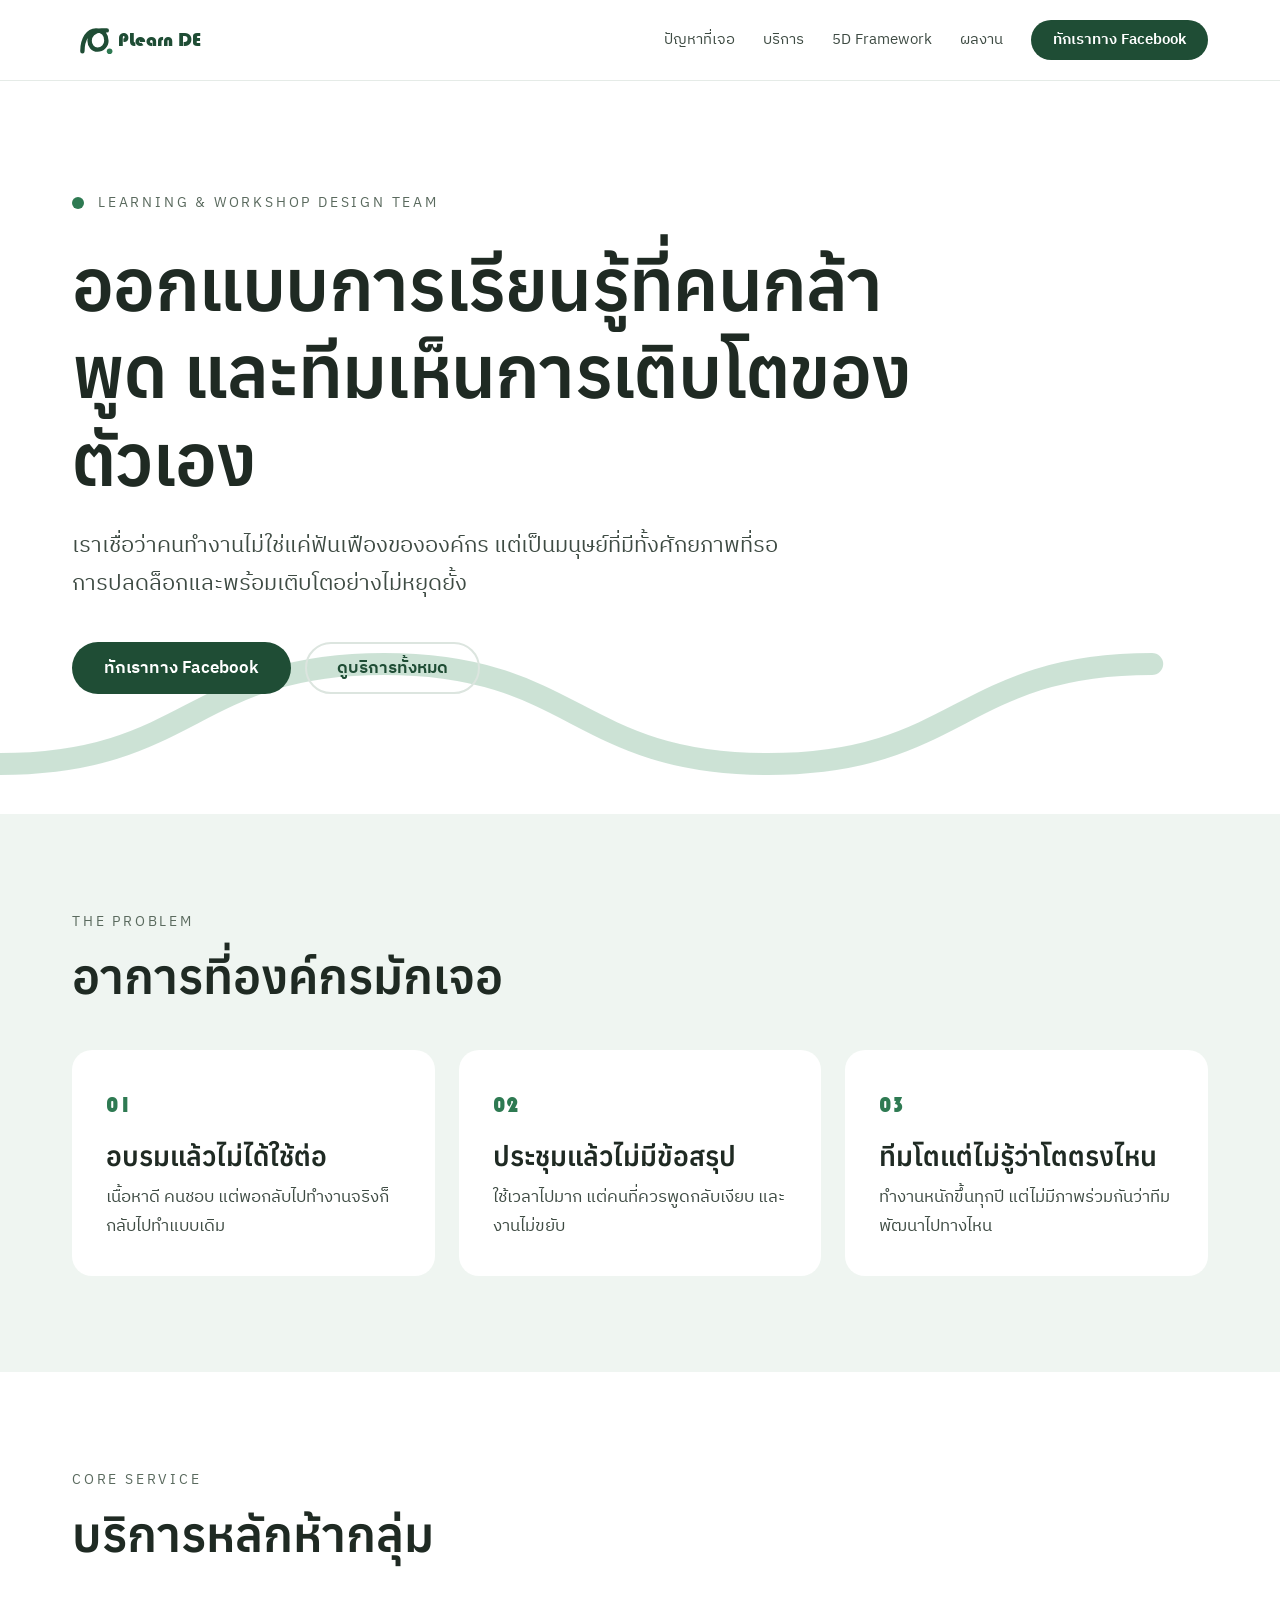
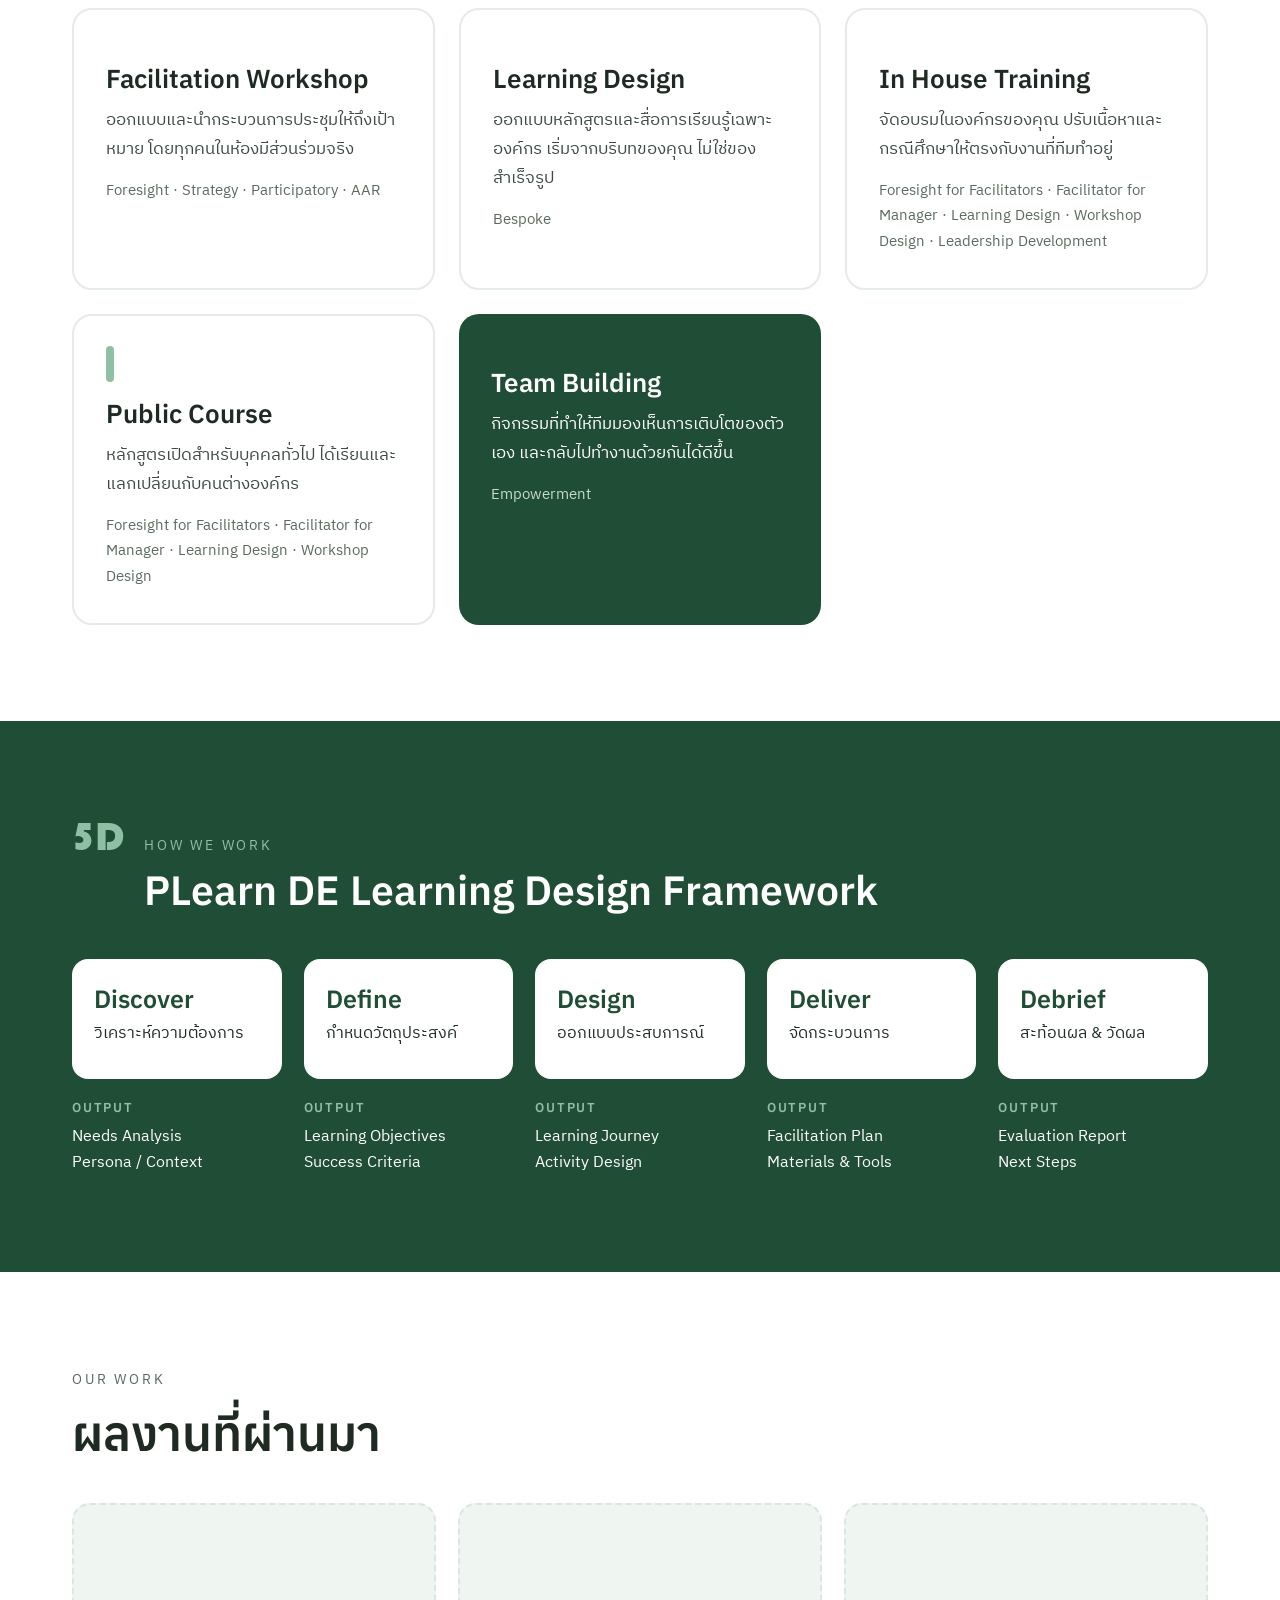
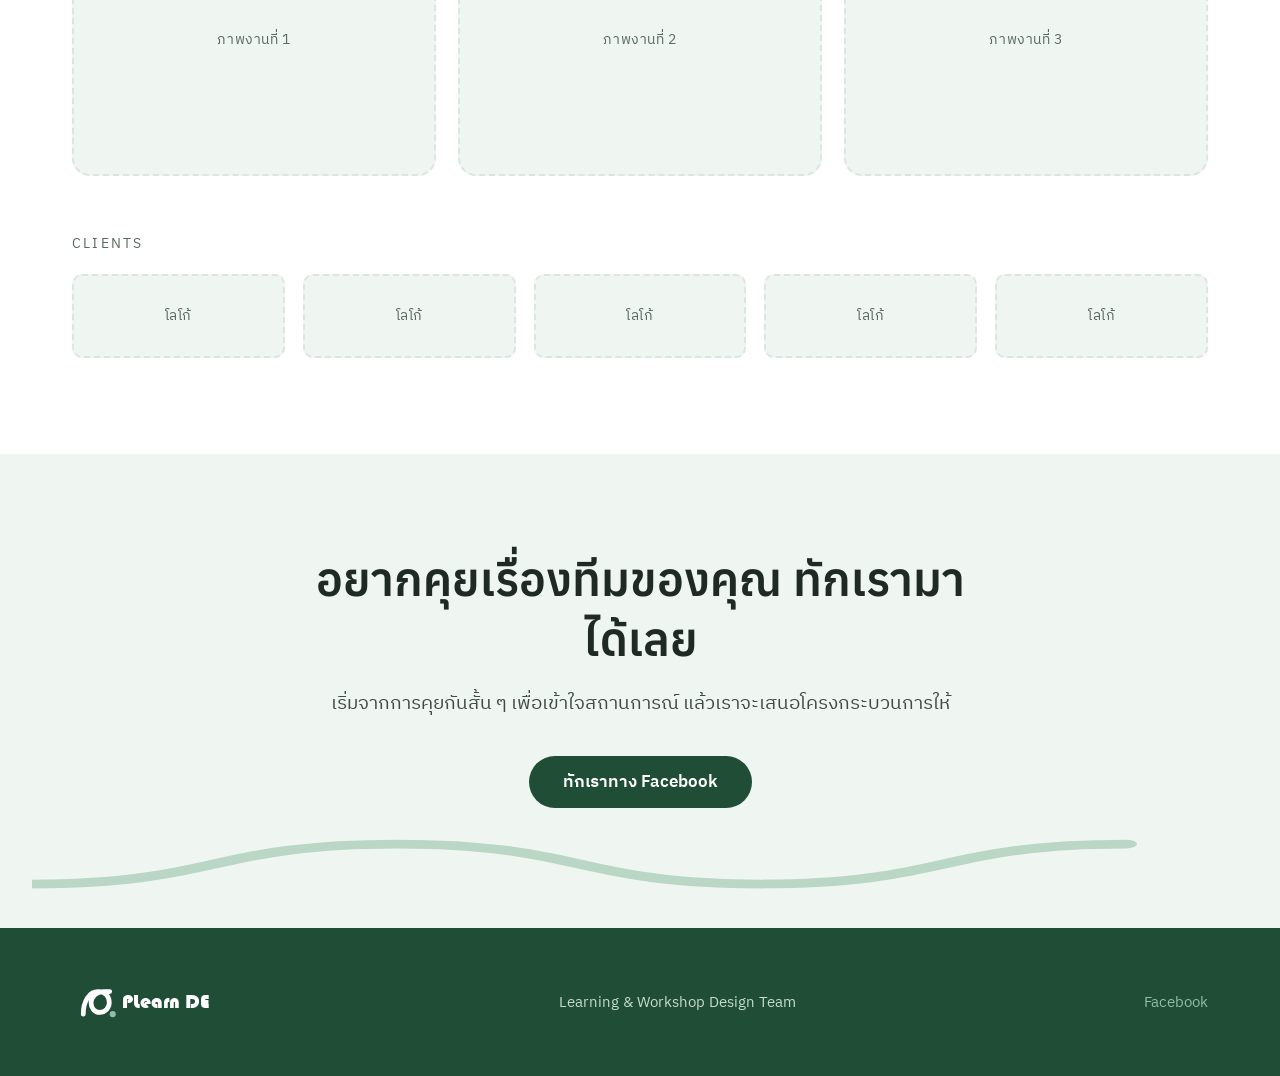
==== index.html @ 37ebec96 "Build landing page from the brand handoff prototype Static HTML/CSS implementation of PLearn DE Land" ====
<!DOCTYPE html>
<html lang="th">
<head>
  <meta charset="utf-8">
  <meta name="viewport" content="width=device-width, initial-scale=1">
  <title>PLearn DE — Learning &amp; Workshop Design Team</title>
  <meta name="description" content="PLearn DE (เพลินดี) ออกแบบการเรียนรู้ที่คนกล้าพูด และทีมเห็นการเติบโตของตัวเอง — Facilitation Workshop, Learning Design, In House Training, Public Course, Team Building">
  <meta name="theme-color" content="#1F4D35">

  <meta property="og:type" content="website">
  <meta property="og:title" content="PLearn DE — Learning &amp; Workshop Design Team">
  <meta property="og:description" content="ออกแบบการเรียนรู้ที่คนกล้าพูด และทีมเห็นการเติบโตของตัวเอง">
  <meta property="og:image" content="assets/logo-stacked-forest.png">
  <meta property="og:locale" content="th_TH">

  <link rel="icon" type="image/svg+xml" href="assets/favicon.svg">
  <link rel="apple-touch-icon" href="assets/logo-mark-forest.png">

  <link rel="preconnect" href="https://fonts.googleapis.com">
  <link rel="preconnect" href="https://fonts.gstatic.com" crossorigin>
  <link href="https://fonts.googleapis.com/css2?family=Anuphan:wght@300..700&family=IBM+Plex+Sans+Thai:wght@300;400;500;600;700&display=swap" rel="stylesheet">
  <link rel="stylesheet" href="styles.css">
</head>
<body>

  <!-- Reusable logo mark. Referenced with <use href="#plearn-mark"> below. -->
  <svg width="0" height="0" style="position:absolute" aria-hidden="true">
    <symbol id="plearn-mark" viewBox="0 0 120 120">
      <path d="M26 88c0-30 14-52 34-52s26 14 26 26-10 22-22 22-20-10-20-22 10-26 30-26h13" stroke="currentColor" stroke-width="11" stroke-linecap="round" fill="none"/>
      <circle class="mark-dot" cx="94" cy="88" r="7"/>
    </symbol>
  </svg>

  <!-- ── Header ─────────────────────────────────────────── -->
  <header class="header">
    <div class="container header__inner">
      <a href="#top" class="logo" aria-label="PLearn DE — กลับขึ้นด้านบน">
        <svg class="logo__mark" aria-hidden="true"><use href="#plearn-mark" style="--dot:#2E7A52"/></svg>
        <span class="logo__word">PLearn DE</span>
      </a>

      <button class="nav-toggle" type="button" aria-controls="site-nav" aria-expanded="false" aria-label="เปิดเมนู">
        <svg class="icon-menu" viewBox="0 0 24 24" fill="none" stroke="currentColor" stroke-width="2.2" stroke-linecap="round" aria-hidden="true"><path d="M4 7h16M4 12h16M4 17h16"/></svg>
        <svg class="icon-close" viewBox="0 0 24 24" fill="none" stroke="currentColor" stroke-width="2.2" stroke-linecap="round" aria-hidden="true"><path d="M6 6l12 12M18 6L6 18"/></svg>
      </button>

      <nav id="site-nav" class="nav" aria-label="เมนูหลัก">
        <a class="nav__link" href="#problem">ปัญหาที่เจอ</a>
        <a class="nav__link" href="#services">บริการ</a>
        <a class="nav__link" href="#framework">5D Framework</a>
        <a class="nav__link" href="#work">ผลงาน</a>
        <a class="btn btn--primary btn--sm" href="https://www.facebook.com/profile.php?id=61557383098262" target="_blank" rel="noopener">ทักเราทาง Facebook</a>
      </nav>
    </div>
  </header>

  <main>

    <!-- ── Hero ─────────────────────────────────────────── -->
    <section id="top" class="hero">
      <div class="wave" aria-hidden="true">
        <svg viewBox="0 0 400 64" fill="none" preserveAspectRatio="none">
          <path d="M0 48c60 0 60-32 120-32s60 32 120 32 60-32 120-32" stroke="#8FBFA4" stroke-width="7" stroke-linecap="round"/>
        </svg>
      </div>

      <div class="container hero__inner">
        <div class="eyebrow-dot">
          <span class="dot" aria-hidden="true"></span>
          <p class="eyebrow">Learning &amp; Workshop Design Team</p>
        </div>
        <h1 class="h1">ออกแบบการเรียนรู้ที่คนกล้าพูด และทีมเห็นการเติบโตของตัวเอง</h1>
        <p class="hero__lead">เราเชื่อว่าคนทำงานไม่ใช่แค่ฟันเฟืองขององค์กร แต่เป็นมนุษย์ที่มีทั้งศักยภาพที่รอการปลดล็อกและพร้อมเติบโตอย่างไม่หยุดยั้ง</p>
        <div class="hero__actions">
          <a class="btn btn--primary" href="https://www.facebook.com/profile.php?id=61557383098262" target="_blank" rel="noopener">ทักเราทาง Facebook</a>
          <a class="btn btn--secondary" href="#services">ดูบริการทั้งหมด</a>
        </div>
      </div>
    </section>

    <!-- ── Problem ──────────────────────────────────────── -->
    <section id="problem" class="problem section">
      <div class="container">
        <p class="eyebrow">The problem</p>
        <h2 class="h2">อาการที่องค์กรมักเจอ</h2>

        <div class="grid grid--3">
          <article class="card--filled">
            <div class="num" aria-hidden="true">01</div>
            <h3 class="h3">อบรมแล้วไม่ได้ใช้ต่อ</h3>
            <p>เนื้อหาดี คนชอบ แต่พอกลับไปทำงานจริงก็กลับไปทำแบบเดิม</p>
          </article>
          <article class="card--filled">
            <div class="num" aria-hidden="true">02</div>
            <h3 class="h3">ประชุมแล้วไม่มีข้อสรุป</h3>
            <p>ใช้เวลาไปมาก แต่คนที่ควรพูดกลับเงียบ และงานไม่ขยับ</p>
          </article>
          <article class="card--filled">
            <div class="num" aria-hidden="true">03</div>
            <h3 class="h3">ทีมโตแต่ไม่รู้ว่าโตตรงไหน</h3>
            <p>ทำงานหนักขึ้นทุกปี แต่ไม่มีภาพร่วมกันว่าทีมพัฒนาไปทางไหน</p>
          </article>
        </div>
      </div>
    </section>

    <!-- ── Services ─────────────────────────────────────── -->
    <section id="services" class="services section">
      <div class="container">
        <p class="eyebrow">Core Service</p>
        <h2 class="h2">บริการหลักห้ากลุ่ม</h2>

        <div class="grid grid--services">
          <article class="card--outline">
            <span class="dot dot--lg" aria-hidden="true"></span>
            <h3 class="h3">Facilitation Workshop</h3>
            <p>ออกแบบและนำกระบวนการประชุมให้ถึงเป้าหมาย โดยทุกคนในห้องมีส่วนร่วมจริง</p>
            <p class="card__tags">Foresight · Strategy · Participatory · AAR</p>
          </article>

          <article class="card--outline">
            <span class="dot dot--lg" aria-hidden="true"></span>
            <h3 class="h3">Learning Design</h3>
            <p>ออกแบบหลักสูตรและสื่อการเรียนรู้เฉพาะองค์กร เริ่มจากบริบทของคุณ ไม่ใช่ของสำเร็จรูป</p>
            <p class="card__tags">Bespoke</p>
          </article>

          <article class="card--outline">
            <span class="dot dot--lg" aria-hidden="true"></span>
            <h3 class="h3">In House Training</h3>
            <p>จัดอบรมในองค์กรของคุณ ปรับเนื้อหาและกรณีศึกษาให้ตรงกับงานที่ทีมทำอยู่</p>
            <p class="card__tags">Foresight for Facilitators · Facilitator for Manager · Learning Design · Workshop Design · Leadership Development</p>
          </article>

          <article class="card--outline">
            <span class="dot dot--lg dot--hollow" aria-hidden="true"></span>
            <h3 class="h3">Public Course</h3>
            <p>หลักสูตรเปิดสำหรับบุคคลทั่วไป ได้เรียนและแลกเปลี่ยนกับคนต่างองค์กร</p>
            <p class="card__tags">Foresight for Facilitators · Facilitator for Manager · Learning Design · Workshop Design</p>
          </article>

          <article class="card--inverted">
            <span class="dot dot--lg" aria-hidden="true"></span>
            <h3 class="h3">Team Building</h3>
            <p>กิจกรรมที่ทำให้ทีมมองเห็นการเติบโตของตัวเอง และกลับไปทำงานด้วยกันได้ดีขึ้น</p>
            <p class="card__tags">Empowerment</p>
          </article>
        </div>
      </div>
    </section>

    <!-- ── 5D Framework ─────────────────────────────────── -->
    <section id="framework" class="framework section">
      <div class="container">
        <div class="framework__head">
          <div class="framework__badge" aria-hidden="true">5D</div>
          <div>
            <p class="eyebrow">How we work</p>
            <h2 class="h2">PLearn DE Learning Design Framework</h2>
          </div>
        </div>

        <ol class="grid grid--5" style="list-style:none; padding:0; margin-bottom:0;">
          <li>
            <div class="step__card">
              <h3 class="step__title">Discover</h3>
              <p class="step__th">วิเคราะห์ความต้องการ</p>
            </div>
            <p class="step__label">Output</p>
            <p class="step__output">Needs Analysis<br>Persona / Context</p>
          </li>
          <li>
            <div class="step__card">
              <h3 class="step__title">Define</h3>
              <p class="step__th">กำหนดวัตถุประสงค์</p>
            </div>
            <p class="step__label">Output</p>
            <p class="step__output">Learning Objectives<br>Success Criteria</p>
          </li>
          <li>
            <div class="step__card">
              <h3 class="step__title">Design</h3>
              <p class="step__th">ออกแบบประสบการณ์</p>
            </div>
            <p class="step__label">Output</p>
            <p class="step__output">Learning Journey<br>Activity Design</p>
          </li>
          <li>
            <div class="step__card">
              <h3 class="step__title">Deliver</h3>
              <p class="step__th">จัดกระบวนการ</p>
            </div>
            <p class="step__label">Output</p>
            <p class="step__output">Facilitation Plan<br>Materials &amp; Tools</p>
          </li>
          <li>
            <div class="step__card">
              <h3 class="step__title">Debrief</h3>
              <p class="step__th">สะท้อนผล &amp; วัดผล</p>
            </div>
            <p class="step__label">Output</p>
            <p class="step__output">Evaluation Report<br>Next Steps</p>
          </li>
        </ol>
      </div>
    </section>

    <!-- ── Work ─────────────────────────────────────────── -->
    <section id="work" class="work section">
      <div class="container">
        <p class="eyebrow">Our work</p>
        <h2 class="h2">ผลงานที่ผ่านมา</h2>

        <!-- Replace each <span> with <img src="..." alt="..."> to fill a slot -->
        <div class="grid grid--work">
          <figure class="slot slot--work" style="margin:0"><span>ภาพงานที่ 1</span></figure>
          <figure class="slot slot--work" style="margin:0"><span>ภาพงานที่ 2</span></figure>
          <figure class="slot slot--work" style="margin:0"><span>ภาพงานที่ 3</span></figure>
        </div>

        <p class="eyebrow work__clients-label">Clients</p>
        <div class="grid grid--clients">
          <div class="slot slot--client"><span>โลโก้</span></div>
          <div class="slot slot--client"><span>โลโก้</span></div>
          <div class="slot slot--client"><span>โลโก้</span></div>
          <div class="slot slot--client"><span>โลโก้</span></div>
          <div class="slot slot--client"><span>โลโก้</span></div>
        </div>
      </div>
    </section>

    <!-- ── CTA ──────────────────────────────────────────── -->
    <section class="cta" aria-labelledby="cta-title">
      <div class="wave wave--inset" aria-hidden="true">
        <svg viewBox="0 0 400 64" fill="none" preserveAspectRatio="none">
          <path d="M0 48c60 0 60-32 120-32s60 32 120 32 60-32 120-32" stroke="#8FBFA4" stroke-width="7" stroke-linecap="round"/>
        </svg>
      </div>

      <div class="container cta__inner">
        <h2 id="cta-title" class="h2">อยากคุยเรื่องทีมของคุณ ทักเรามาได้เลย</h2>
        <p class="cta__lead">เริ่มจากการคุยกันสั้น ๆ เพื่อเข้าใจสถานการณ์ แล้วเราจะเสนอโครงกระบวนการให้</p>
        <div class="cta__actions">
          <a class="btn btn--primary" href="https://www.facebook.com/profile.php?id=61557383098262" target="_blank" rel="noopener">ทักเราทาง Facebook</a>
        </div>
      </div>
    </section>

  </main>

  <!-- ── Footer ─────────────────────────────────────────── -->
  <footer class="footer">
    <div class="container footer__inner">
      <div class="logo logo--reversed">
        <svg class="logo__mark" aria-hidden="true"><use href="#plearn-mark" style="--dot:#8FBFA4"/></svg>
        <span class="logo__word">PLearn DE</span>
      </div>
      <p class="footer__tag">Learning &amp; Workshop Design Team</p>
      <a class="footer__link" href="https://www.facebook.com/profile.php?id=61557383098262" target="_blank" rel="noopener">Facebook</a>
    </div>
  </footer>

  <script>
    // Mobile nav toggle
    (function () {
      var btn = document.querySelector('.nav-toggle');
      var nav = document.getElementById('site-nav');
      if (!btn || !nav) return;

      function setOpen(open) {
        nav.classList.toggle('is-open', open);
        btn.setAttribute('aria-expanded', String(open));
        btn.setAttribute('aria-label', open ? 'ปิดเมนู' : 'เปิดเมนู');
      }

      btn.addEventListener('click', function () {
        setOpen(!nav.classList.contains('is-open'));
      });
      nav.addEventListener('click', function (e) {
        if (e.target.closest('a')) setOpen(false);
      });
      document.addEventListener('keydown', function (e) {
        if (e.key === 'Escape') setOpen(false);
      });
    })();
  </script>
</body>
</html>
---- styles.css ----
/* ─────────────────────────────────────────────────────────────
   PLearn DE — Landing page
   Source of truth: .claude/design.md
   ───────────────────────────────────────────────────────────── */

@font-face {
  font-family: 'Bauhaus 93';
  src: url('fonts/BAUHS93.ttf') format('truetype');
  font-weight: 400;
  font-style: normal;
  font-display: swap;
}

:root {
  /* Brand */
  --forest-ink:  #1F4D35;
  --green:       #2E7A52;
  --soft-green:  #8FBFA4;
  --mist:        #EFF5F1;
  --white:       #FFFFFF;

  /* Text */
  --text:        #1F2A23;
  --text-muted:  #3E4B43;
  --text-subtle: #5A6A5E;
  --on-dark:     #FFFFFF;
  --on-dark-dim: #C6DCCF;

  /* Lines */
  --border:      #DCE5DF;
  --border-soft: #E5EBE7;

  /* Type */
  --font-logo: 'Bauhaus 93', sans-serif;
  --font-head: 'Anuphan', sans-serif;
  --font-body: 'IBM Plex Sans Thai', sans-serif;

  /* Layout */
  --container: 1200px;
  --gutter: 32px;
  --section-y: 96px;
  --radius-lg: 20px;
  --radius-md: 18px;
  --radius-sm: 16px;
  --radius-pill: 999px;
}

/* ── Base ─────────────────────────────────────────────────── */

*, *::before, *::after { box-sizing: border-box; }

html { scroll-behavior: smooth; -webkit-text-size-adjust: 100%; }

body {
  margin: 0;
  background: var(--white);
  color: var(--text);
  font-family: var(--font-body);
  font-size: 17px;
  line-height: 1.7;
  -webkit-font-smoothing: antialiased;
}

a { color: var(--green); text-decoration: none; }
a:hover { color: var(--forest-ink); }

h1, h2, h3, p { margin: 0; }

img, svg { display: block; }

.container {
  max-width: var(--container);
  margin: 0 auto;
  padding-left: var(--gutter);
  padding-right: var(--gutter);
}

.section { padding-top: var(--section-y); padding-bottom: var(--section-y); }

:focus-visible {
  outline: 3px solid var(--soft-green);
  outline-offset: 3px;
  border-radius: 6px;
}

/* ── Type roles ───────────────────────────────────────────── */

.eyebrow {
  font-size: 14px;
  letter-spacing: 0.2em;
  text-transform: uppercase;
  color: var(--text-subtle);
}

.h1 {
  font-family: var(--font-head);
  font-weight: 600;
  font-size: clamp(38px, 5.6vw, 72px);
  line-height: 1.22;
  letter-spacing: -0.01em;
  color: var(--text);
  text-wrap: pretty;
}

.h2 {
  font-family: var(--font-head);
  font-weight: 600;
  font-size: clamp(30px, 3.8vw, 48px);
  line-height: 1.25;
  color: var(--text);
  margin-top: 12px;
}

.h3 {
  font-family: var(--font-head);
  font-weight: 600;
  font-size: 27px;
  line-height: 1.3;
  color: var(--text);
}

.num {
  font-family: var(--font-logo);
  font-size: 22px;
  color: var(--green);
}

/* ── Logo lockup ──────────────────────────────────────────── */

.logo {
  display: inline-flex;
  align-items: center;
  gap: 2px;
  color: var(--forest-ink);
  flex: none;
}
.logo:hover { color: var(--forest-ink); }

.logo__mark { width: 48px; height: 48px; }
.mark-dot { fill: var(--dot, #2E7A52); }

.logo__word {
  font-family: var(--font-logo);
  font-size: 19px;
  margin-left: -4px;
  white-space: nowrap;
}

.logo--reversed { color: var(--on-dark); }
.logo--reversed .logo__mark { width: 52px; height: 52px; }
.logo--reversed .logo__word { font-size: 20px; }

/* ── Buttons ──────────────────────────────────────────────── */

.btn {
  display: inline-block;
  font-family: var(--font-body);
  font-size: 17px;
  font-weight: 600;
  line-height: 1.2;
  border-radius: var(--radius-pill);
  padding: 16px 32px;
  transition: background-color .18s ease, border-color .18s ease, color .18s ease;
  white-space: nowrap;
}

.btn--primary {
  color: var(--on-dark);
  background: var(--forest-ink);
}
.btn--primary:hover { color: var(--on-dark); background: var(--green); }

.btn--secondary {
  color: var(--forest-ink);
  border: 2px solid var(--border);
  padding: 14px 30px;
}
.btn--secondary:hover { color: var(--forest-ink); border-color: var(--soft-green); }

.btn--sm {
  font-size: 15px;
  padding: 11px 22px;
}

/* ── Header ───────────────────────────────────────────────── */

.header {
  position: sticky;
  top: 0;
  z-index: 20;
  background: rgba(255, 255, 255, 0.94);
  -webkit-backdrop-filter: blur(10px);
  backdrop-filter: blur(10px);
  border-bottom: 1px solid var(--border-soft);
}

.header__inner {
  display: flex;
  align-items: center;
  justify-content: space-between;
  gap: 24px;
  padding-top: 16px;
  padding-bottom: 16px;
}

.nav {
  display: flex;
  align-items: center;
  gap: 28px;
  flex-wrap: wrap;
}

.nav__link {
  font-size: 15px;
  color: var(--text-muted);
}
.nav__link:hover { color: var(--forest-ink); }

.nav-toggle {
  display: none;
  appearance: none;
  background: none;
  border: 2px solid var(--border);
  border-radius: var(--radius-pill);
  padding: 9px 12px;
  color: var(--forest-ink);
  cursor: pointer;
}
.nav-toggle:hover { border-color: var(--soft-green); }
.nav-toggle svg { width: 22px; height: 22px; }
.nav-toggle .icon-close { display: none; }
.nav-toggle[aria-expanded="true"] .icon-menu { display: none; }
.nav-toggle[aria-expanded="true"] .icon-close { display: block; }

/* ── Hero ─────────────────────────────────────────────────── */

.hero {
  position: relative;
  overflow: hidden;
  background: var(--white);
}

.hero__inner {
  position: relative;
  padding-top: 110px;
  padding-bottom: 120px;
}

.eyebrow-dot {
  display: flex;
  align-items: center;
  gap: 14px;
}

.dot {
  width: 12px;
  height: 12px;
  border-radius: 99px;
  background: var(--green);
  flex: none;
}

.hero .h1 {
  margin-top: 26px;
  max-width: 900px;
}

.hero__lead {
  font-size: clamp(17px, 2vw, 22px);
  line-height: 1.7;
  color: var(--text-muted);
  margin-top: 24px;
  max-width: 720px;
}

.hero__actions {
  display: flex;
  gap: 14px;
  margin-top: 40px;
  flex-wrap: wrap;
}

/* Unrolled cycle — page-edge wave */
.wave {
  position: absolute;
  left: 0;
  right: 0;
  bottom: 0;
  pointer-events: none;
  opacity: 0.45;
}
.wave svg { width: 100%; height: 200px; }

.wave--inset {
  left: 32px;
  right: 32px;
  bottom: 24px;
  opacity: 0.55;
}
.wave--inset svg { height: 80px; }

/* ── Problem ──────────────────────────────────────────────── */

.problem { background: var(--mist); }

.grid {
  display: grid;
  gap: 24px;
  margin-top: 44px;
}

.grid--3 { grid-template-columns: repeat(auto-fit, minmax(min(100%, 280px), 1fr)); }
.grid--services { grid-template-columns: repeat(auto-fit, minmax(min(100%, 300px), 1fr)); }
.grid--5 { grid-template-columns: repeat(auto-fit, minmax(min(100%, 200px), 1fr)); gap: 22px; }

.card--filled {
  background: var(--white);
  border-radius: var(--radius-lg);
  padding: 36px 34px;
}
.card--filled .h3 { margin-top: 14px; }
.card--filled p { margin-top: 10px; color: var(--text-muted); }

/* ── Services ─────────────────────────────────────────────── */

.services { background: var(--white); }

.card--outline {
  border: 2px solid var(--border-soft);
  border-radius: var(--radius-lg);
  padding: 34px 32px;
  transition: border-color .18s ease;
}
.card--outline:hover { border-color: var(--soft-green); }

.card--outline .h3,
.card--inverted .h3 {
  font-size: 26px;
  margin-top: 18px;
}

.card--outline p,
.card--inverted p { margin-top: 10px; color: var(--text-muted); }

.card__tags {
  font-size: 15px !important;
  line-height: 1.7;
  color: var(--text-subtle) !important;
  margin-top: 14px !important;
}

.dot--lg { width: 14px; height: 14px; }

.dot--hollow {
  background: transparent;
  border: 4px solid var(--soft-green);
}

.card--inverted {
  background: var(--forest-ink);
  border-radius: var(--radius-lg);
  padding: 34px 32px;
}
.card--inverted .dot { background: var(--soft-green); }
.card--inverted .h3 { color: var(--on-dark); }
.card--inverted p { color: var(--on-dark); }
.card--inverted .card__tags { color: var(--on-dark-dim) !important; }

/* ── Framework ────────────────────────────────────────────── */

.framework { background: var(--forest-ink); }

.framework__head {
  display: flex;
  align-items: baseline;
  gap: 20px;
  flex-wrap: wrap;
}

.framework__badge {
  font-family: var(--font-logo);
  font-size: 40px;
  color: var(--soft-green);
  line-height: 1;
}

.framework .eyebrow { color: var(--soft-green); }

.framework .h2 {
  font-size: clamp(26px, 3.2vw, 42px);
  color: var(--on-dark);
  margin-top: 6px;
}

.step__card {
  background: var(--white);
  border-radius: var(--radius-sm);
  padding: 24px 22px;
  min-height: 120px;
}

.step__title {
  font-family: var(--font-head);
  font-weight: 600;
  font-size: 25px;
  line-height: 1.3;
  color: var(--forest-ink);
}

.step__th {
  font-size: 16px;
  line-height: 1.55;
  color: var(--text);
  margin-top: 6px;
}

.step__label {
  font-family: var(--font-head);
  font-weight: 600;
  font-size: 13px;
  letter-spacing: 0.14em;
  text-transform: uppercase;
  color: var(--soft-green);
  margin-top: 18px;
}

.step__output {
  font-size: 16px;
  line-height: 1.6;
  color: var(--on-dark);
  margin-top: 5px;
}

/* ── Work ─────────────────────────────────────────────────── */

.work { background: var(--white); }

.grid--work {
  grid-template-columns: repeat(auto-fit, minmax(min(100%, 280px), 1fr));
  gap: 22px;
  margin-top: 40px;
}

.grid--clients {
  grid-template-columns: repeat(auto-fit, minmax(min(100%, 150px), 1fr));
  gap: 18px;
  margin-top: 18px;
}

.work__clients-label {
  letter-spacing: 0.16em;
  margin-top: 56px;
}

/* Image slot: swap the placeholder for <img> — see README */
.slot {
  position: relative;
  overflow: hidden;
  background: var(--mist);
  border: 2px dashed var(--border);
  display: flex;
  align-items: center;
  justify-content: center;
  color: var(--text-subtle);
  font-size: 14px;
  letter-spacing: 0.04em;
}
.slot--work { aspect-ratio: 4 / 3; border-radius: 18px; }
.slot--client { height: 84px; border-radius: 10px; }

.slot img {
  position: absolute;
  inset: 0;
  width: 100%;
  height: 100%;
  object-fit: cover;
}
.slot--client img { object-fit: contain; padding: 16px; }
.slot:has(img) { border-style: solid; border-color: transparent; background: var(--white); }
.slot:has(img) > span { display: none; }

/* ── CTA ──────────────────────────────────────────────────── */

.cta {
  position: relative;
  overflow: hidden;
  background: var(--mist);
}

.cta__inner {
  position: relative;
  padding-top: 96px;
  padding-bottom: 120px;
  text-align: center;
}

.cta .h2 {
  font-size: clamp(28px, 3.6vw, 46px);
  line-height: 1.3;
  margin: 0 auto;
  max-width: 760px;
  text-wrap: pretty;
}

.cta__lead {
  font-size: 19px;
  line-height: 1.7;
  color: var(--text-muted);
  margin: 18px auto 0;
  max-width: 620px;
}

.cta__actions {
  display: flex;
  justify-content: center;
  margin-top: 36px;
}
.cta__actions .btn { padding: 16px 34px; }

/* ── Footer ───────────────────────────────────────────────── */

.footer { background: var(--forest-ink); }

.footer__inner {
  display: flex;
  align-items: center;
  justify-content: space-between;
  gap: 24px;
  flex-wrap: wrap;
  padding-top: 48px;
  padding-bottom: 48px;
}

.footer__tag {
  font-size: 15px;
  color: var(--on-dark-dim);
}

.footer__link {
  font-size: 15px;
  color: var(--soft-green);
}
.footer__link:hover { color: var(--on-dark); }

/* ── Responsive ───────────────────────────────────────────── */

@media (max-width: 860px) {
  .nav-toggle { display: inline-flex; align-items: center; }

  .nav {
    display: none;
    position: absolute;
    left: 0;
    right: 0;
    top: 100%;
    flex-direction: column;
    align-items: stretch;
    gap: 0;
    background: var(--white);
    border-bottom: 1px solid var(--border-soft);
    padding: 8px 32px 20px;
  }
  .nav.is-open { display: flex; }

  .nav__link {
    font-size: 17px;
    padding: 14px 0;
    border-bottom: 1px solid var(--border-soft);
  }
  .nav .btn { margin-top: 16px; text-align: center; }
}

@media (max-width: 640px) {
  :root { --gutter: 20px; --section-y: 72px; }

  .hero__inner { padding-top: 72px; padding-bottom: 96px; }
  .wave svg { height: 120px; }
  .wave--inset { left: 20px; right: 20px; }

  .card--filled,
  .card--outline,
  .card--inverted { padding: 28px 24px; }

  .h3, .card--outline .h3, .card--inverted .h3 { font-size: 24px; }

  .cta__inner { padding-top: 72px; padding-bottom: 96px; }
  .footer__inner { justify-content: center; text-align: center; }
  .nav { padding-left: 20px; padding-right: 20px; }
}

@media (prefers-reduced-motion: reduce) {
  html { scroll-behavior: auto; }
  .btn, .card--outline { transition: none; }
}
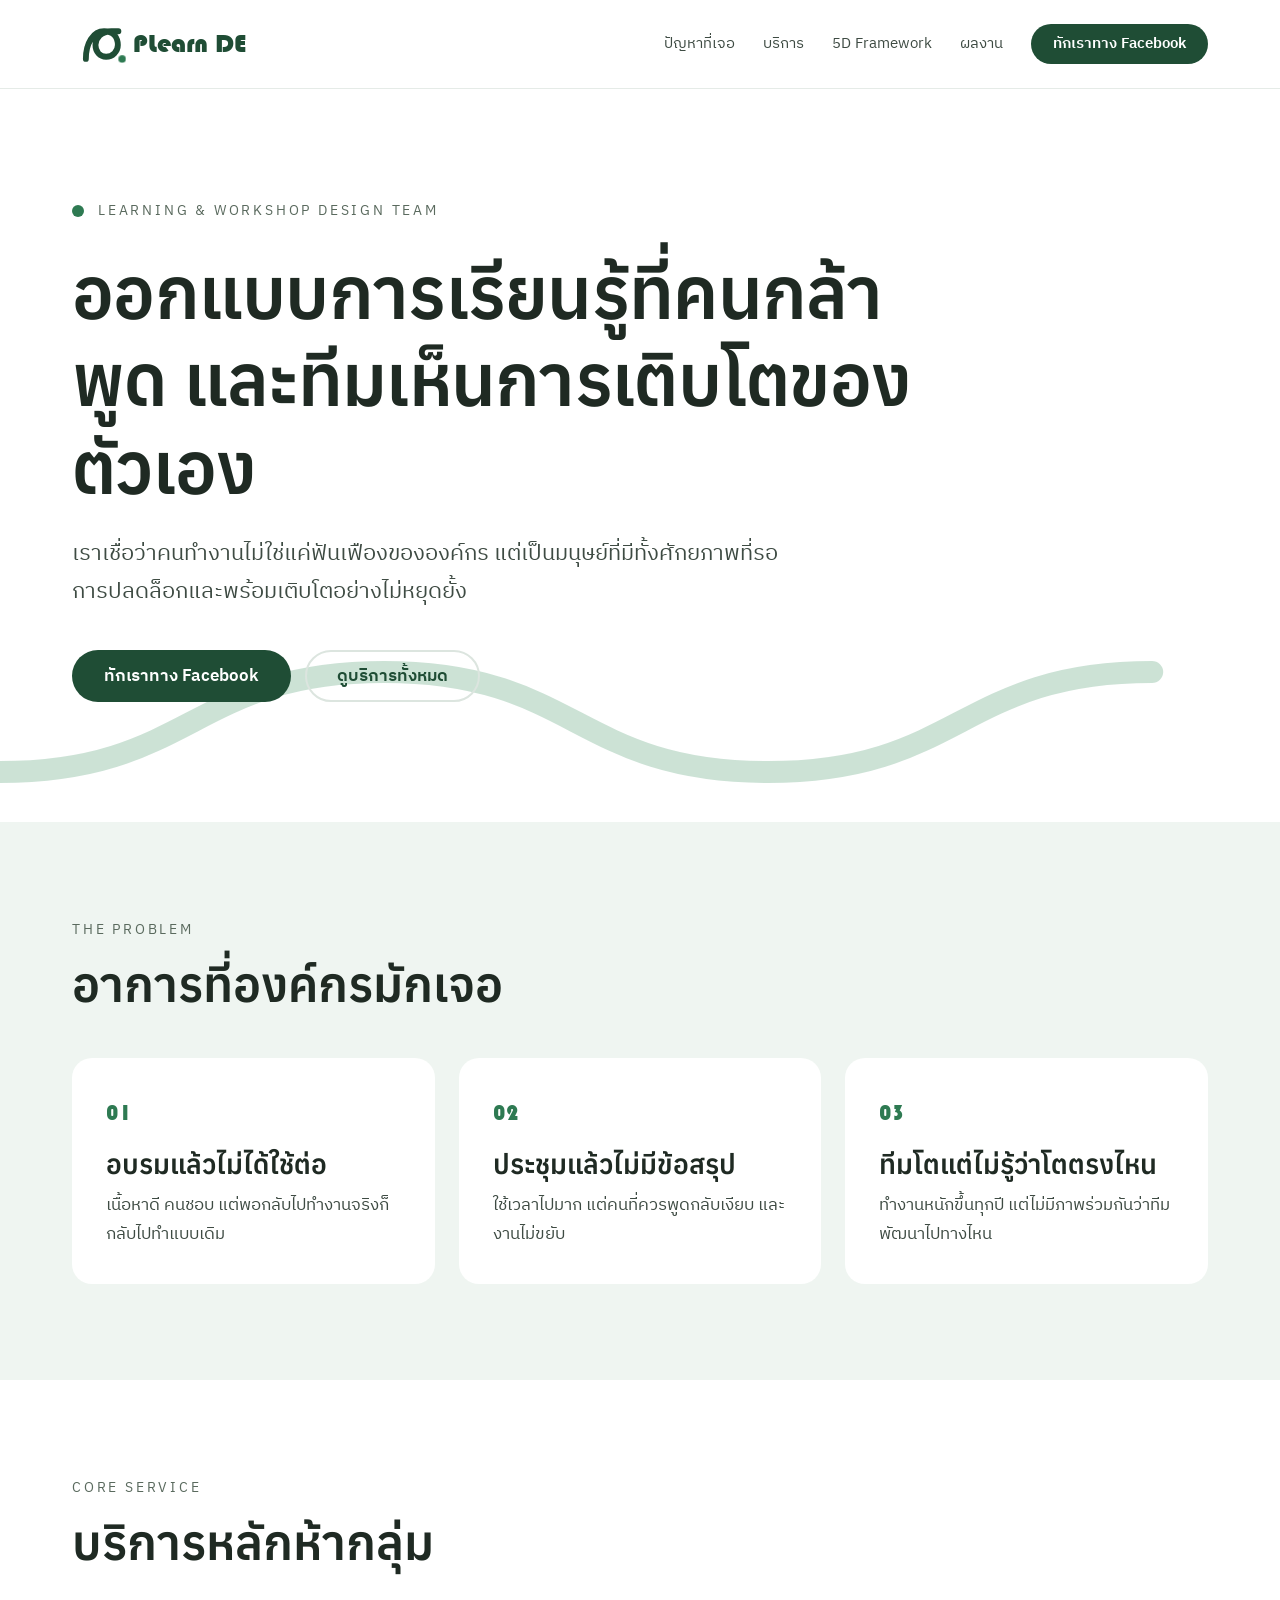
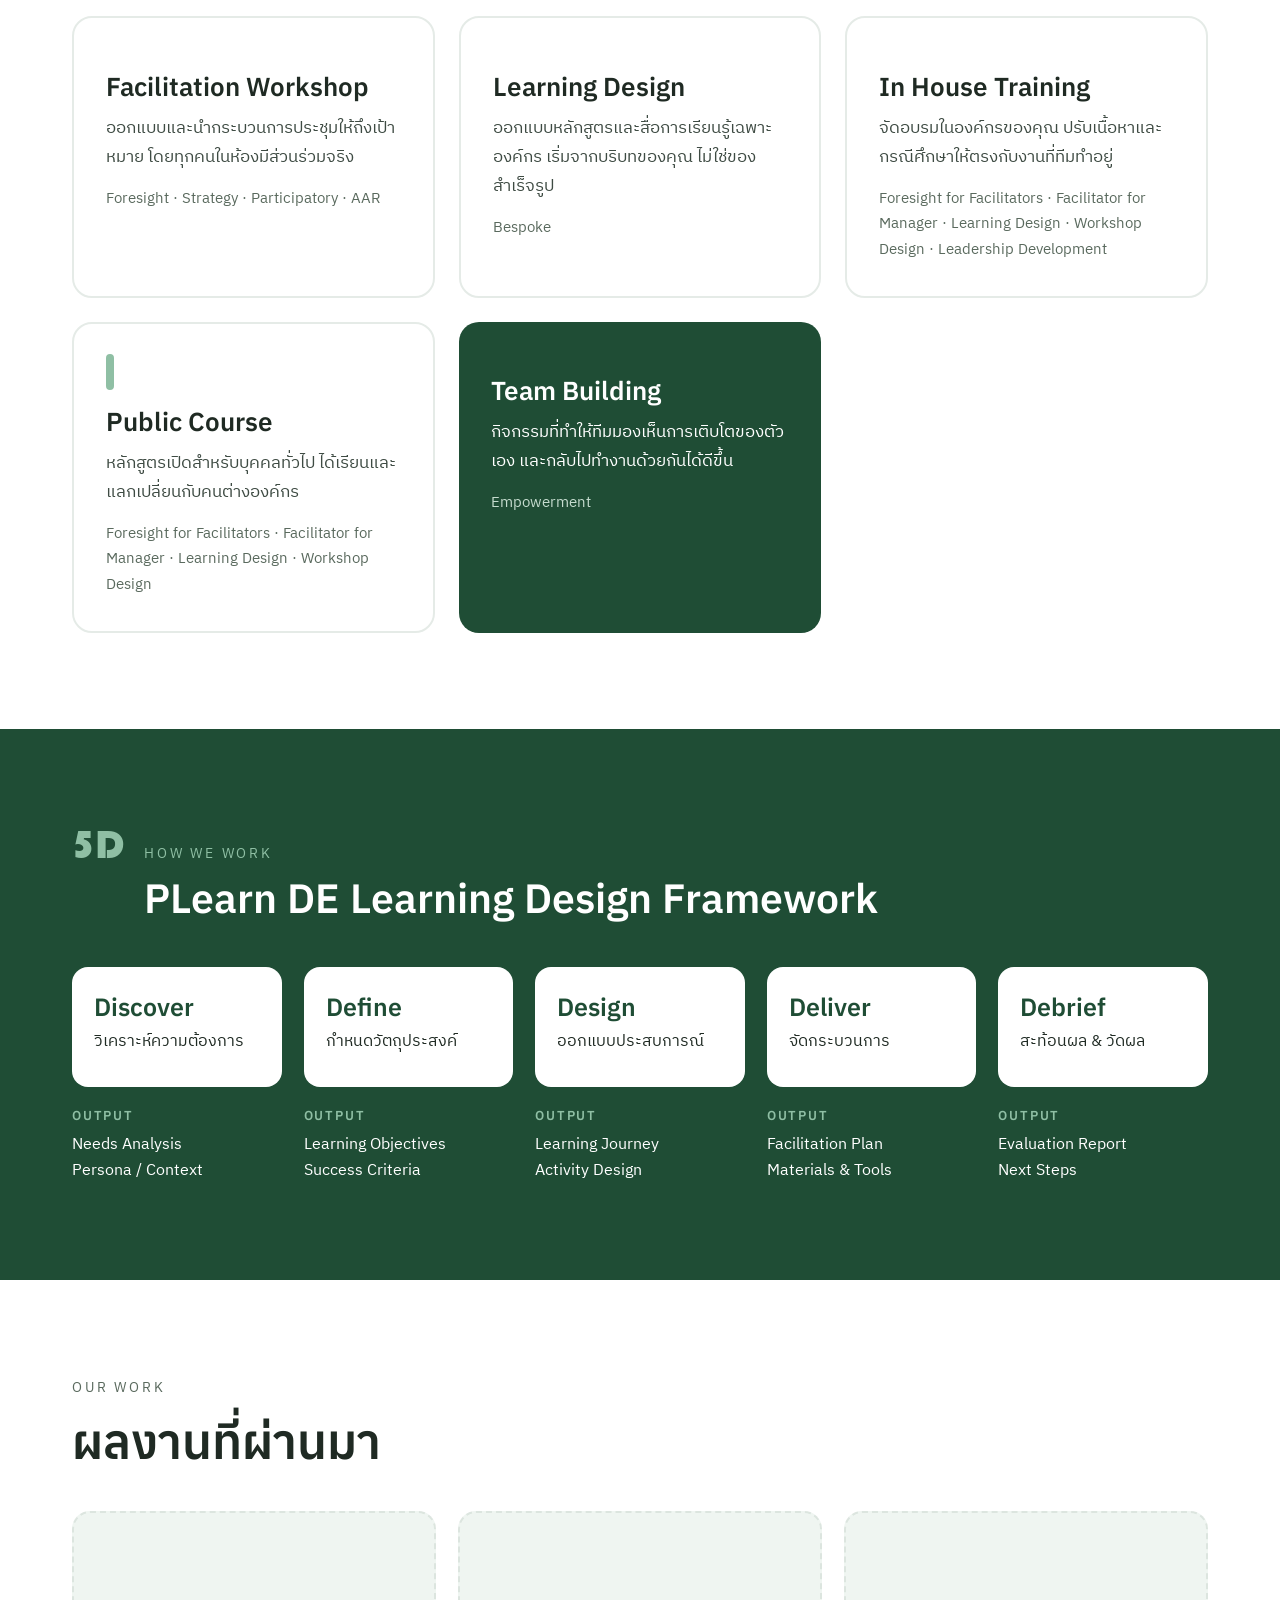
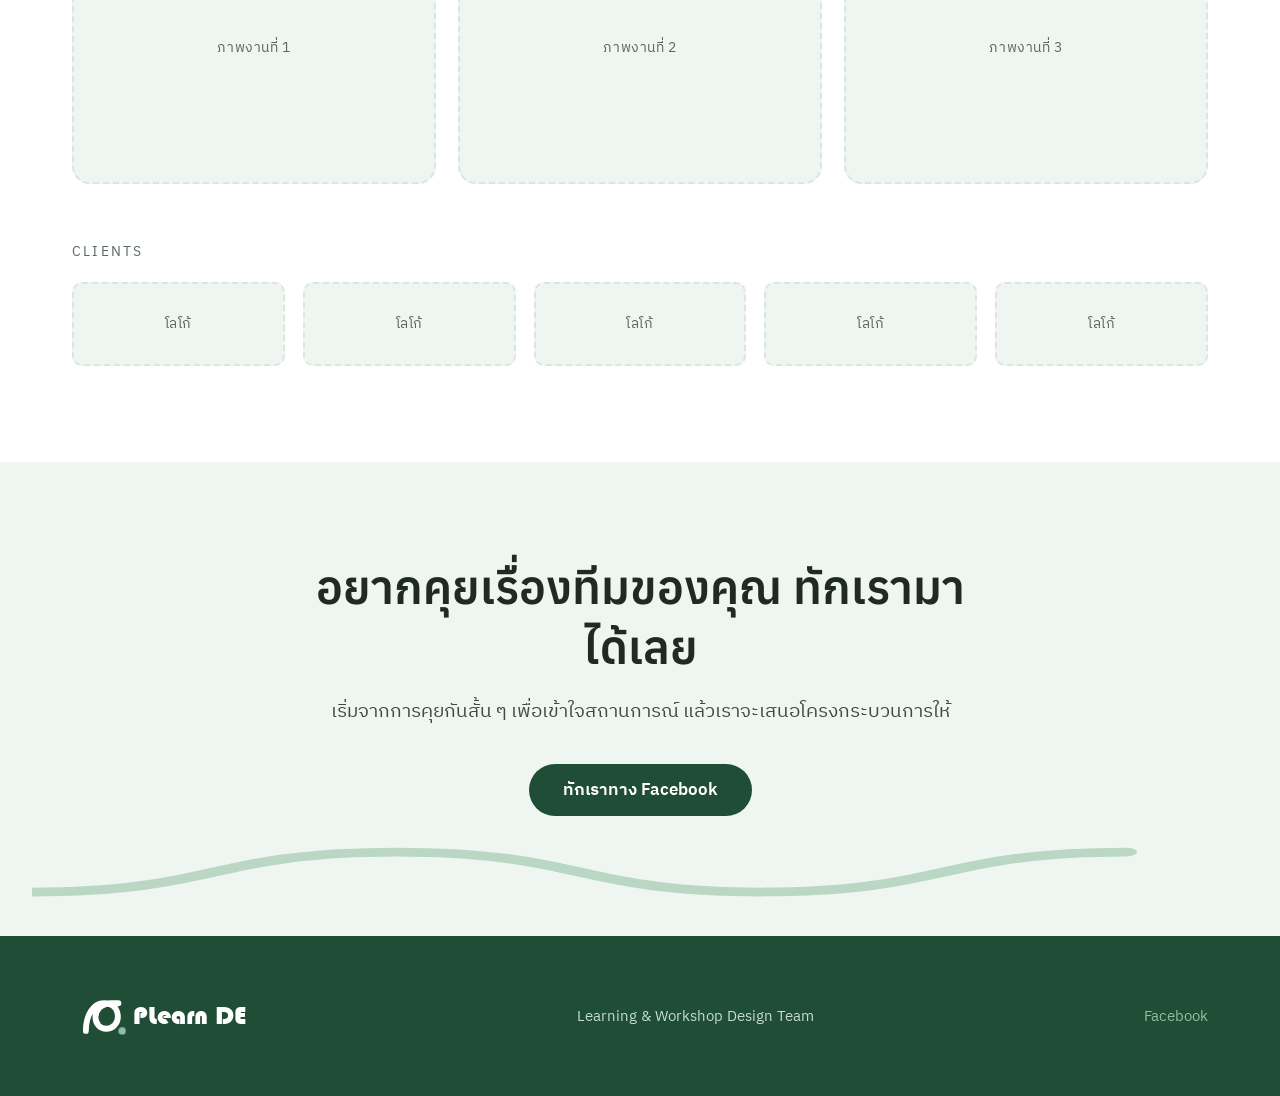
==== commit 7a358e46: "Enlarge logo and add spiral draw + wordmark wave animation Header mark grows to 64px (52px on phones" ====
--- a/index.html
+++ b/index.html
@@ -23,20 +23,20 @@
 </head>
 <body>
 
-  <!-- Reusable logo mark. Referenced with <use href="#plearn-mark"> below. -->
-  <svg width="0" height="0" style="position:absolute" aria-hidden="true">
-    <symbol id="plearn-mark" viewBox="0 0 120 120">
-      <path d="M26 88c0-30 14-52 34-52s26 14 26 26-10 22-22 22-20-10-20-22 10-26 30-26h13" stroke="currentColor" stroke-width="11" stroke-linecap="round" fill="none"/>
-      <circle class="mark-dot" cx="94" cy="88" r="7"/>
-    </symbol>
-  </svg>
-
   <!-- ── Header ─────────────────────────────────────────── -->
   <header class="header">
     <div class="container header__inner">
-      <a href="#top" class="logo" aria-label="PLearn DE — กลับขึ้นด้านบน">
-        <svg class="logo__mark" aria-hidden="true"><use href="#plearn-mark" style="--dot:#2E7A52"/></svg>
-        <span class="logo__word">PLearn DE</span>
+      <!--
+        Animated logo: the P-spiral draws itself from the base upward, the dot
+        pops in, then the wordmark rises letter by letter as a wave.
+        Plays on load and replays on hover / focus (see script at the bottom).
+      -->
+      <a href="#top" class="logo logo--animated" aria-label="PLearn DE — กลับขึ้นด้านบน">
+        <svg class="logo__mark" viewBox="0 0 120 120" fill="none" aria-hidden="true">
+          <path class="logo__path" pathLength="100" d="M26 88c0-30 14-52 34-52s26 14 26 26-10 22-22 22-20-10-20-22 10-26 30-26h13" stroke="currentColor" stroke-width="11" stroke-linecap="round"/>
+          <circle class="logo__dot" cx="94" cy="88" r="7" fill="#2E7A52"/>
+        </svg>
+        <span class="logo__word" aria-hidden="true"><span class="logo__char" style="--i:0">P</span><span class="logo__char" style="--i:1">L</span><span class="logo__char" style="--i:2">e</span><span class="logo__char" style="--i:3">a</span><span class="logo__char" style="--i:4">r</span><span class="logo__char" style="--i:5">n</span><span class="logo__char logo__char--space" style="--i:6"> </span><span class="logo__char" style="--i:7">D</span><span class="logo__char" style="--i:8">E</span></span>
       </a>
 
       <button class="nav-toggle" type="button" aria-controls="site-nav" aria-expanded="false" aria-label="เปิดเมนู">
@@ -251,9 +251,12 @@
   <!-- ── Footer ─────────────────────────────────────────── -->
   <footer class="footer">
     <div class="container footer__inner">
-      <div class="logo logo--reversed">
-        <svg class="logo__mark" aria-hidden="true"><use href="#plearn-mark" style="--dot:#8FBFA4"/></svg>
-        <span class="logo__word">PLearn DE</span>
+      <div class="logo logo--reversed logo--animated" role="img" aria-label="PLearn DE" tabindex="0">
+        <svg class="logo__mark" viewBox="0 0 120 120" fill="none" aria-hidden="true">
+          <path class="logo__path" pathLength="100" d="M26 88c0-30 14-52 34-52s26 14 26 26-10 22-22 22-20-10-20-22 10-26 30-26h13" stroke="currentColor" stroke-width="11" stroke-linecap="round"/>
+          <circle class="logo__dot" cx="94" cy="88" r="7" fill="#8FBFA4"/>
+        </svg>
+        <span class="logo__word" aria-hidden="true"><span class="logo__char" style="--i:0">P</span><span class="logo__char" style="--i:1">L</span><span class="logo__char" style="--i:2">e</span><span class="logo__char" style="--i:3">a</span><span class="logo__char" style="--i:4">r</span><span class="logo__char" style="--i:5">n</span><span class="logo__char logo__char--space" style="--i:6"> </span><span class="logo__char" style="--i:7">D</span><span class="logo__char" style="--i:8">E</span></span>
       </div>
       <p class="footer__tag">Learning &amp; Workshop Design Team</p>
       <a class="footer__link" href="https://www.facebook.com/profile.php?id=61557383098262" target="_blank" rel="noopener">Facebook</a>
@@ -261,6 +264,31 @@
   </footer>
 
   <script>
+    // Logo animation: play once on load, replay on hover / focus.
+    (function () {
+      var reduce = window.matchMedia('(prefers-reduced-motion: reduce)');
+      if (reduce.matches) return;
+
+      var TOTAL_MS = 1600; // spiral (1s) + wordmark wave tail
+
+      document.querySelectorAll('.logo--animated').forEach(function (logo) {
+        var busy = false;
+
+        function play() {
+          if (busy) return;
+          busy = true;
+          logo.classList.remove('is-playing');
+          void logo.offsetWidth; // restart CSS animations
+          logo.classList.add('is-playing');
+          setTimeout(function () { busy = false; }, TOTAL_MS);
+        }
+
+        logo.addEventListener('mouseenter', play);
+        logo.addEventListener('focus', play);
+        play();
+      });
+    })();
+
     // Mobile nav toggle
     (function () {
       var btn = document.querySelector('.nav-toggle');
--- a/styles.css
+++ b/styles.css
@@ -136,19 +136,77 @@
 }
 .logo:hover { color: var(--forest-ink); }
 
-.logo__mark { width: 48px; height: 48px; }
-.mark-dot { fill: var(--dot, #2E7A52); }
+.logo__mark { width: 64px; height: 64px; flex: none; }
 
 .logo__word {
   font-family: var(--font-logo);
-  font-size: 19px;
-  margin-left: -4px;
+  font-size: 26px;
+  line-height: 1;
+  margin-left: -5px;
   white-space: nowrap;
 }
 
 .logo--reversed { color: var(--on-dark); }
-.logo--reversed .logo__mark { width: 52px; height: 52px; }
-.logo--reversed .logo__word { font-size: 20px; }
+.logo--reversed:hover { color: var(--on-dark); }
+
+/* Letters are inline-block so they can move independently in the wave */
+.logo__char { display: inline-block; }
+.logo__char--space { white-space: pre; }
+
+/* ── Logo animation ───────────────────────────────────────
+   1. mark: rises + unwinds into place
+   2. path: spiral draws from the base upward (pathLength="100")
+   3. dot: pops in at the open end
+   4. wordmark: letters rise one after another as a wave
+   Triggered by .is-playing (added on load and on hover via JS). */
+
+.logo--animated .logo__mark {
+  transform-origin: 50% 60%;
+}
+.logo--animated .logo__path {
+  stroke-dasharray: 100 100;
+  stroke-dashoffset: 0;
+}
+.logo--animated .logo__dot {
+  transform-box: fill-box;
+  transform-origin: center;
+}
+
+.logo--animated.is-playing .logo__mark {
+  animation: logo-rise 1s cubic-bezier(.2, .7, .2, 1) both;
+}
+.logo--animated.is-playing .logo__path {
+  animation: logo-draw 1s cubic-bezier(.4, 0, .2, 1) both;
+}
+.logo--animated.is-playing .logo__dot {
+  animation: logo-pop .5s .8s cubic-bezier(.34, 1.56, .64, 1) both;
+}
+.logo--animated.is-playing .logo__char {
+  animation: logo-wave .75s cubic-bezier(.22, 1, .36, 1) both;
+  animation-delay: calc(.5s + var(--i) * 60ms);
+}
+
+@keyframes logo-rise {
+  0%   { transform: translateY(10px) rotate(-50deg) scale(.7); opacity: 0; }
+  35%  { opacity: 1; }
+  100% { transform: translateY(0) rotate(0) scale(1); opacity: 1; }
+}
+
+@keyframes logo-draw {
+  0%   { stroke-dashoffset: 100; }
+  100% { stroke-dashoffset: 0; }
+}
+
+@keyframes logo-pop {
+  0%   { transform: scale(0); opacity: 0; }
+  100% { transform: scale(1); opacity: 1; }
+}
+
+@keyframes logo-wave {
+  0%   { transform: translateY(16px); opacity: 0; }
+  55%  { transform: translateY(-7px); opacity: 1; }
+  100% { transform: translateY(0); opacity: 1; }
+}
 
 /* ── Buttons ──────────────────────────────────────────────── */
 
@@ -199,8 +257,8 @@
   align-items: center;
   justify-content: space-between;
   gap: 24px;
-  padding-top: 16px;
-  padding-bottom: 16px;
+  padding-top: 12px;
+  padding-bottom: 12px;
 }
 
 .nav {
@@ -573,6 +631,9 @@
 @media (max-width: 640px) {
   :root { --gutter: 20px; --section-y: 72px; }
 
+  .logo__mark { width: 52px; height: 52px; }
+  .logo__word { font-size: 21px; margin-left: -4px; }
+
   .hero__inner { padding-top: 72px; padding-bottom: 96px; }
   .wave svg { height: 120px; }
   .wave--inset { left: 20px; right: 20px; }
@@ -591,4 +652,8 @@
 @media (prefers-reduced-motion: reduce) {
   html { scroll-behavior: auto; }
   .btn, .card--outline { transition: none; }
-}
+  .logo--animated.is-playing .logo__mark,
+  .logo--animated.is-playing .logo__path,
+  .logo--animated.is-playing .logo__dot,
+  .logo--animated.is-playing .logo__char { animation: none; }
+}
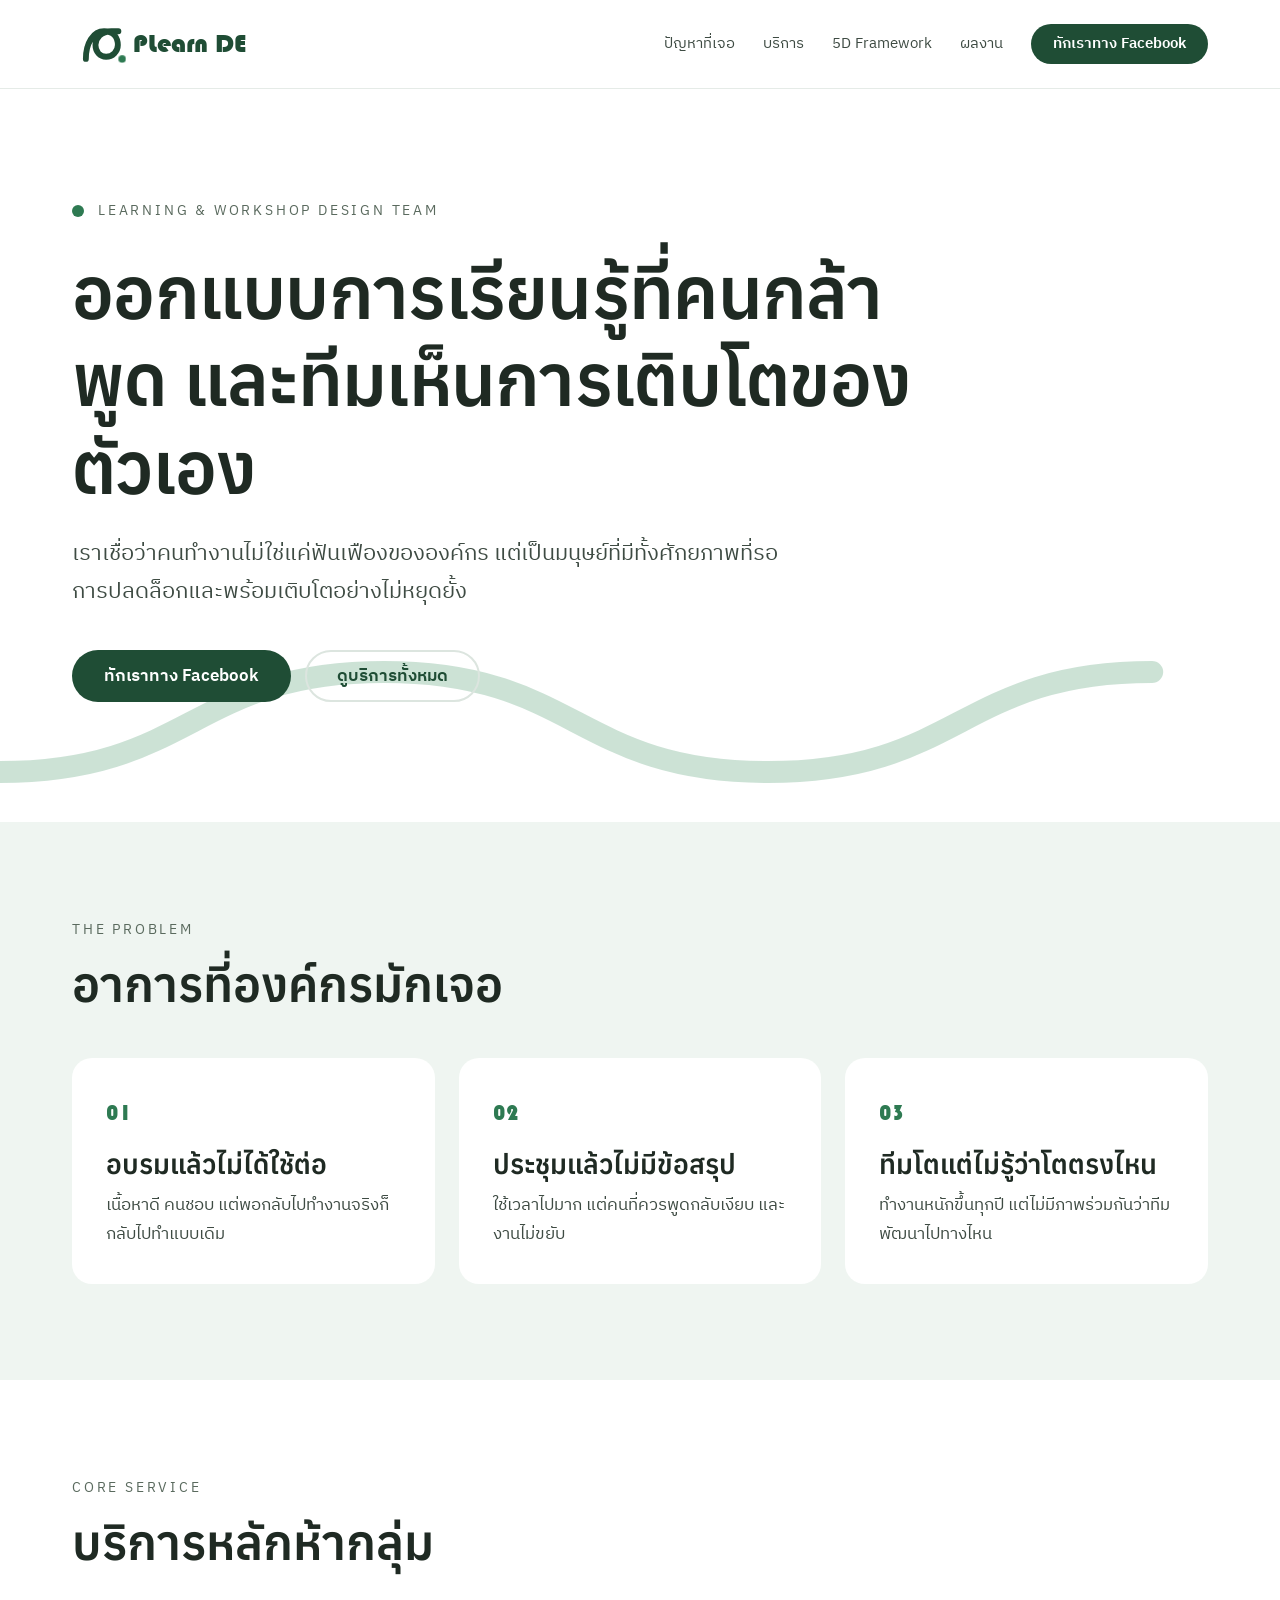
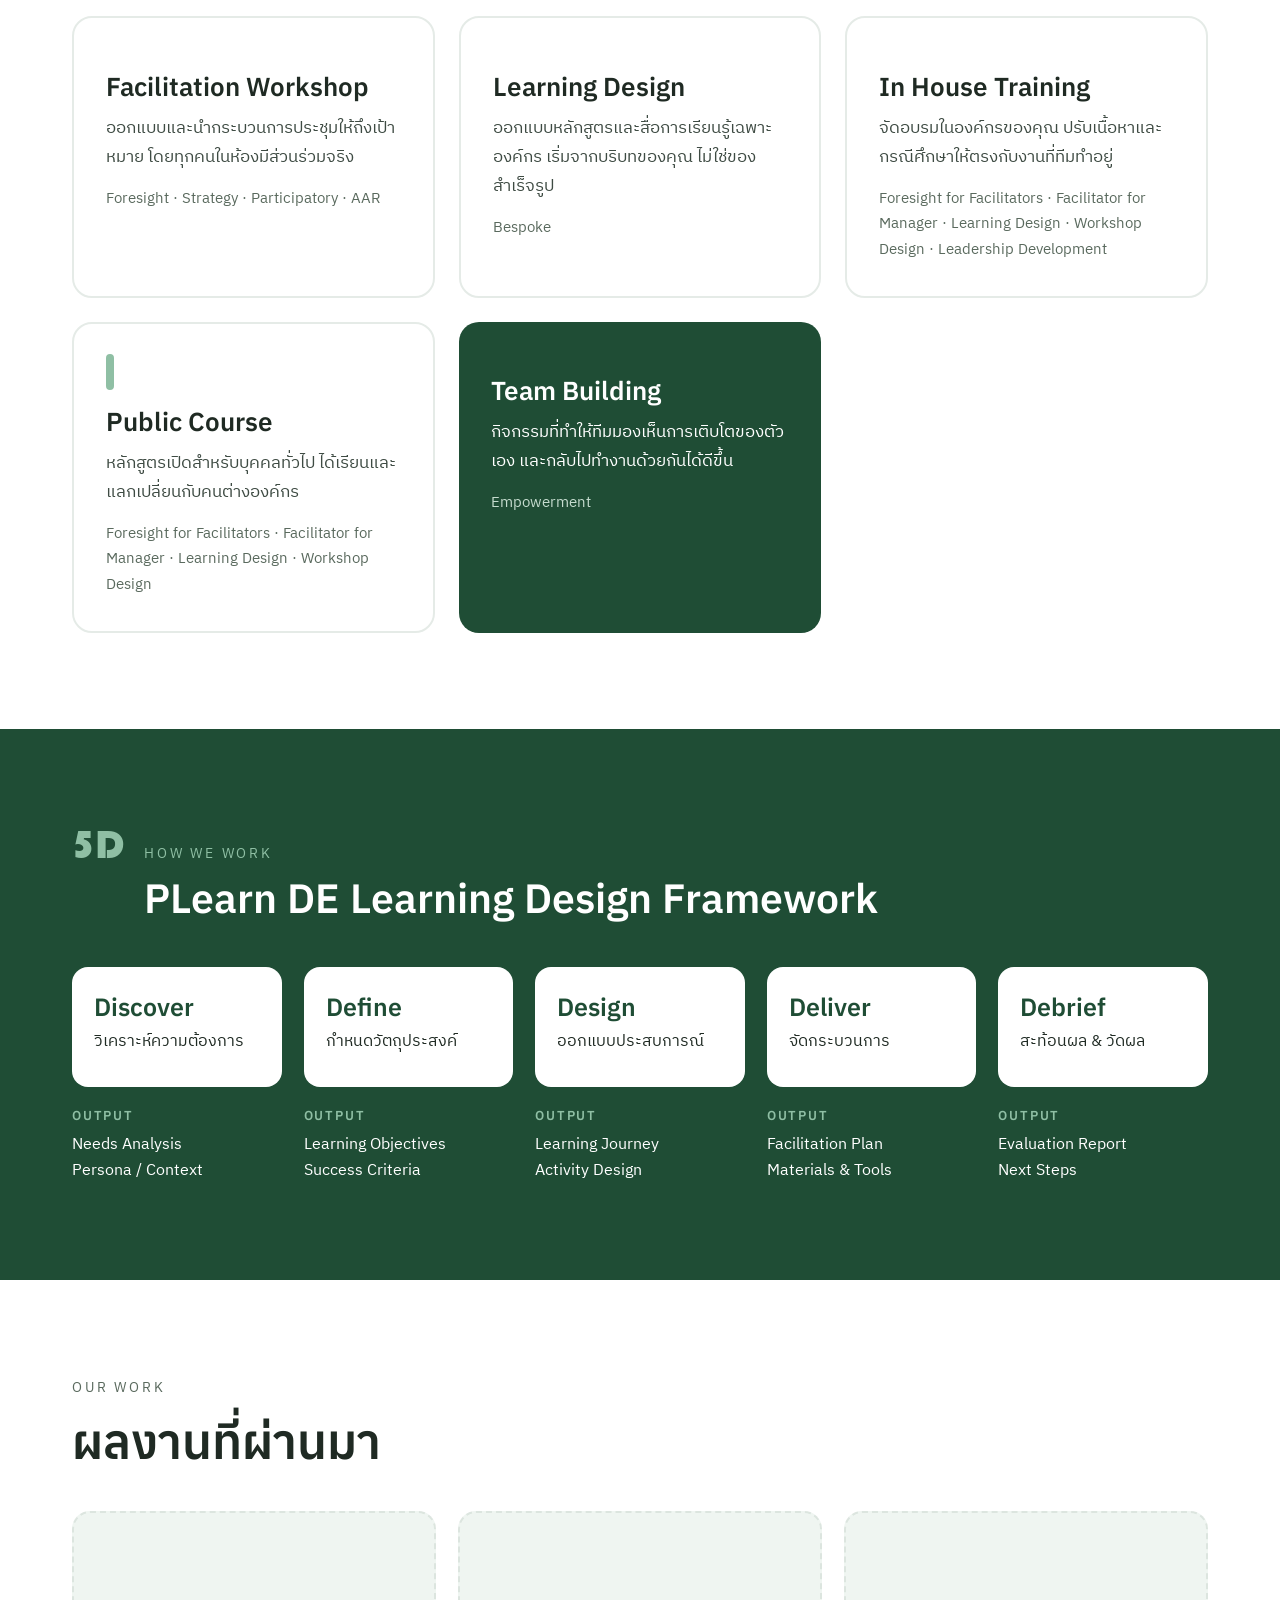
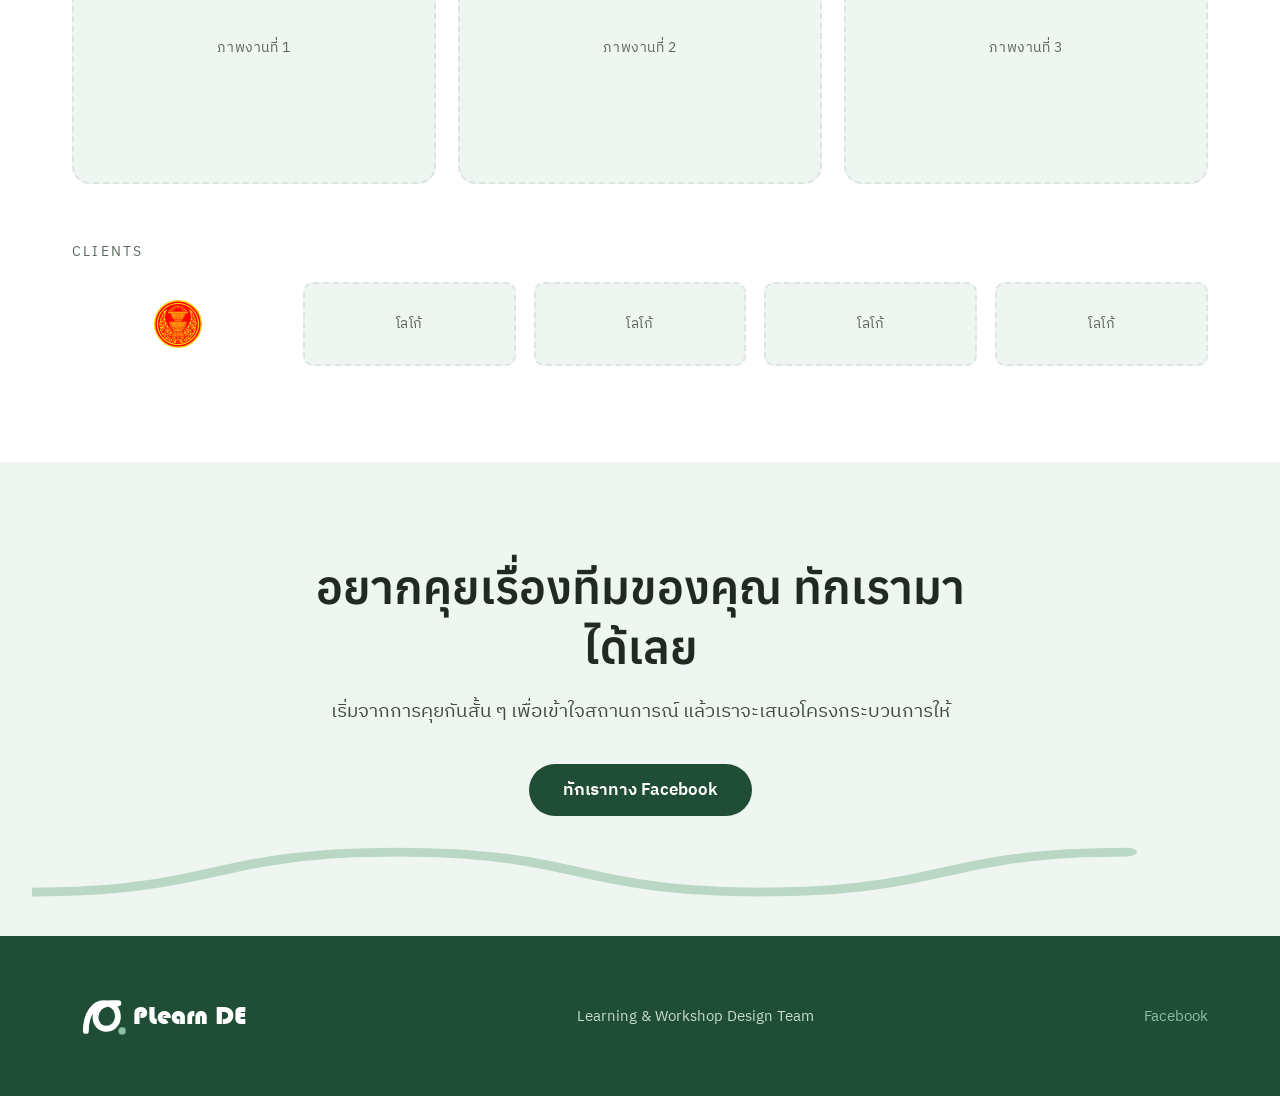
==== commit f30f0e99: "Add Parliament of Thailand seal to the clients row Co-Authored-By: Claude Fable 5.1 <noreply@anthrop" ====
--- a/index.html
+++ b/index.html
@@ -220,7 +220,7 @@
 
         <p class="eyebrow work__clients-label">Clients</p>
         <div class="grid grid--clients">
-          <div class="slot slot--client"><span>โลโก้</span></div>
+          <div class="slot slot--client"><img src="assets/clients/parliament-thailand.svg" alt="รัฐสภาไทย" loading="lazy"></div>
           <div class="slot slot--client"><span>โลโก้</span></div>
           <div class="slot slot--client"><span>โลโก้</span></div>
           <div class="slot slot--client"><span>โลโก้</span></div>
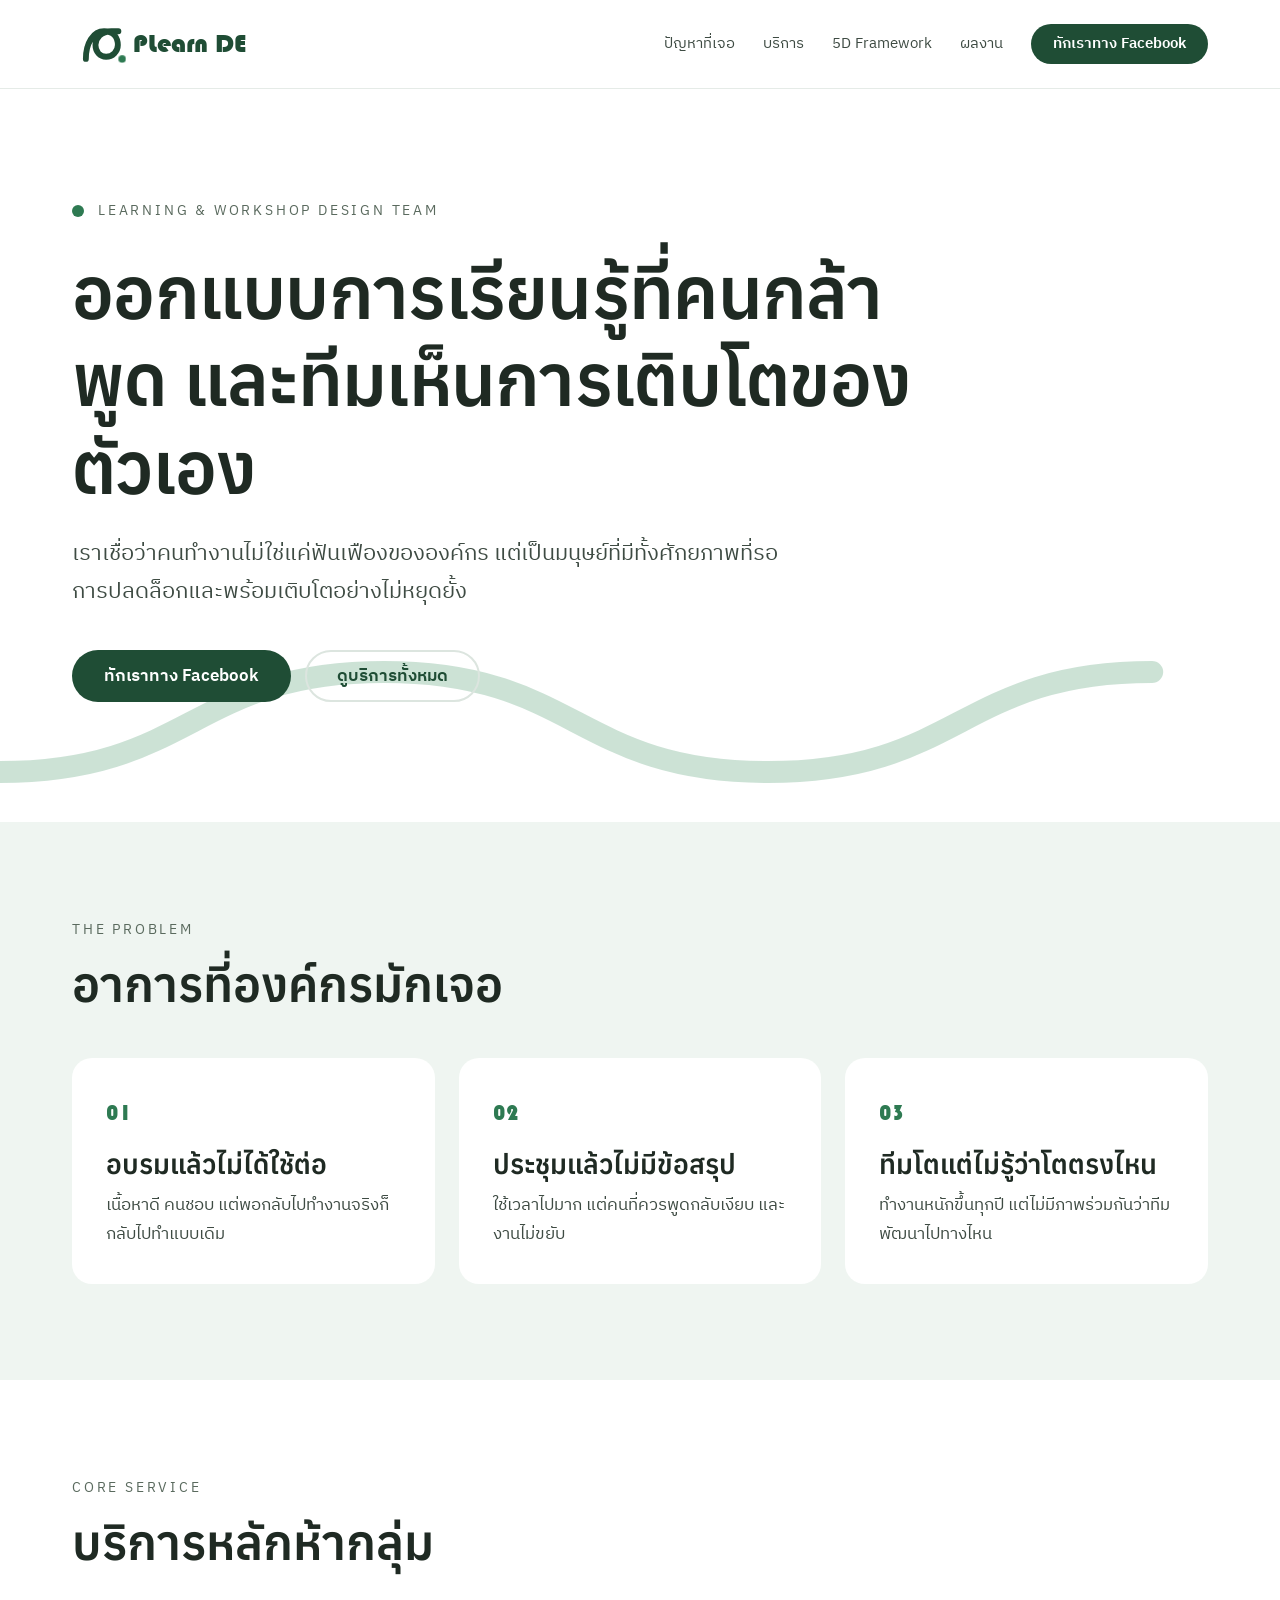
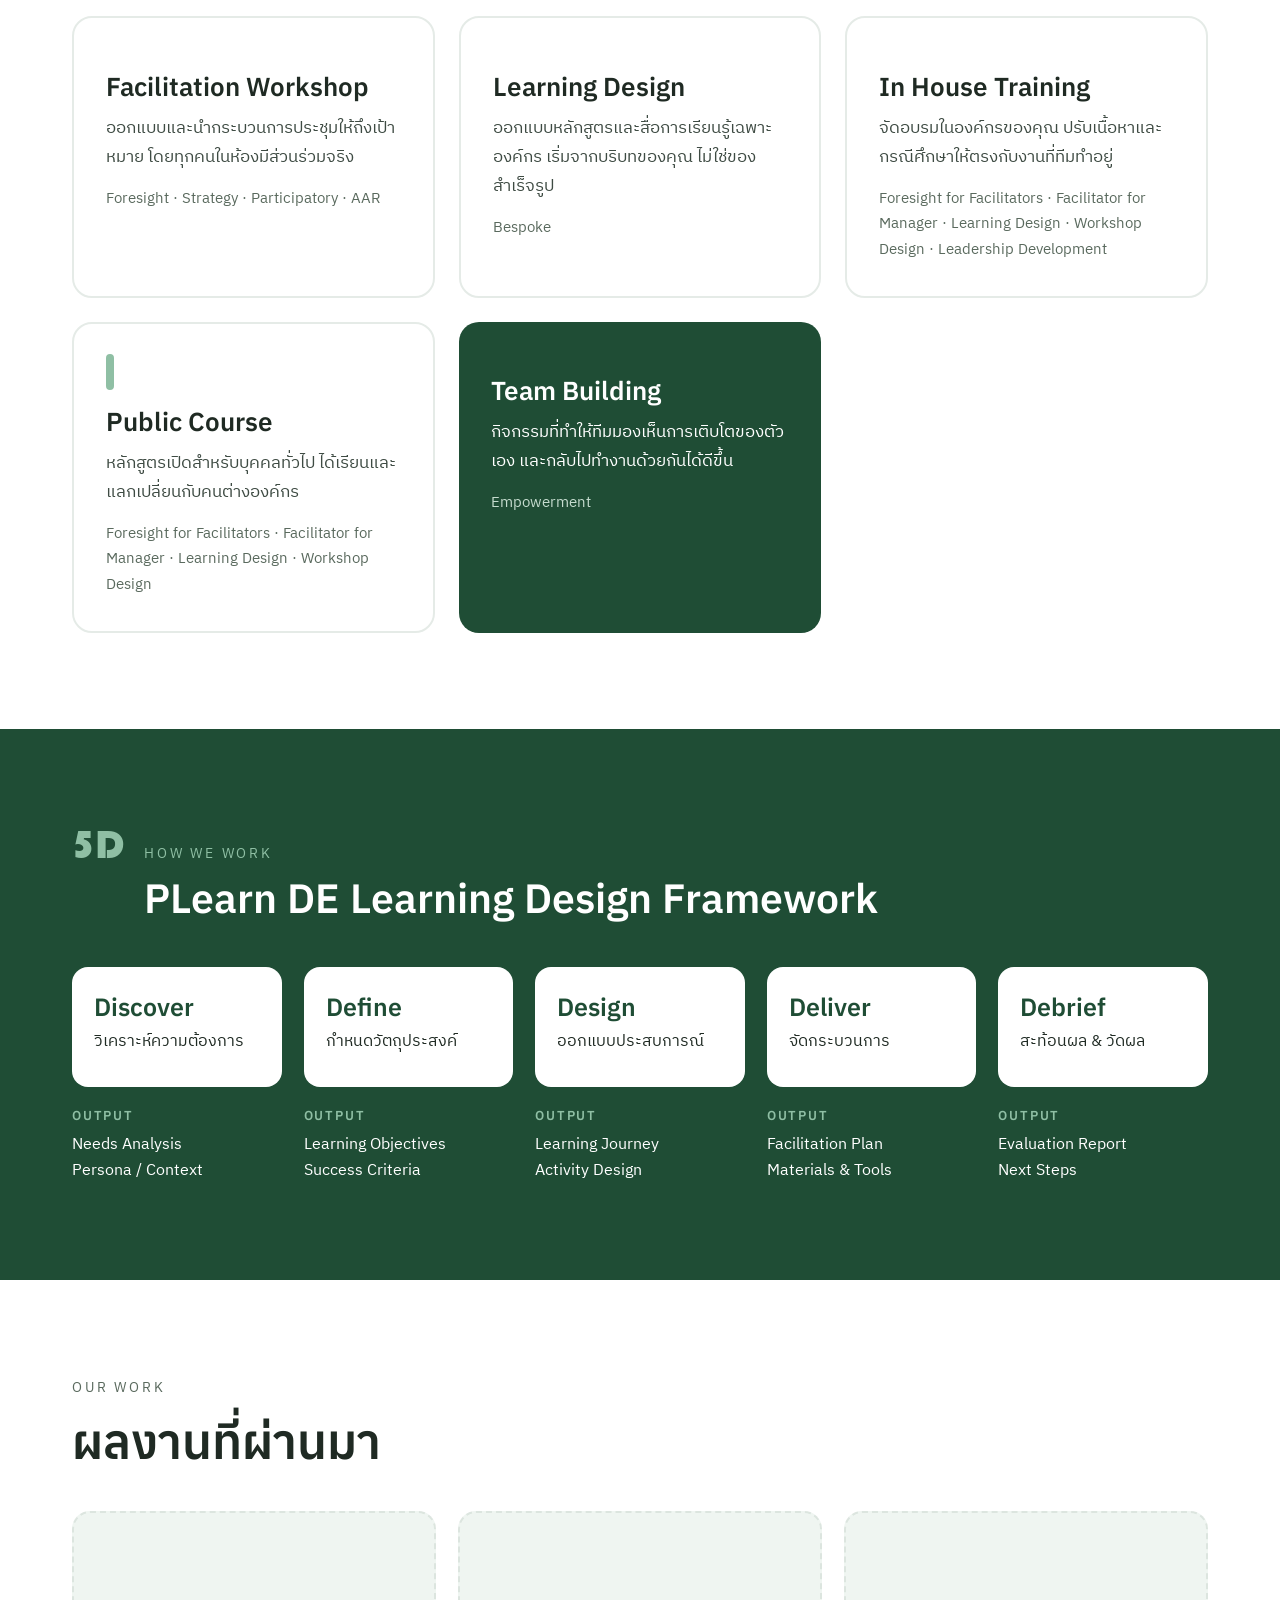
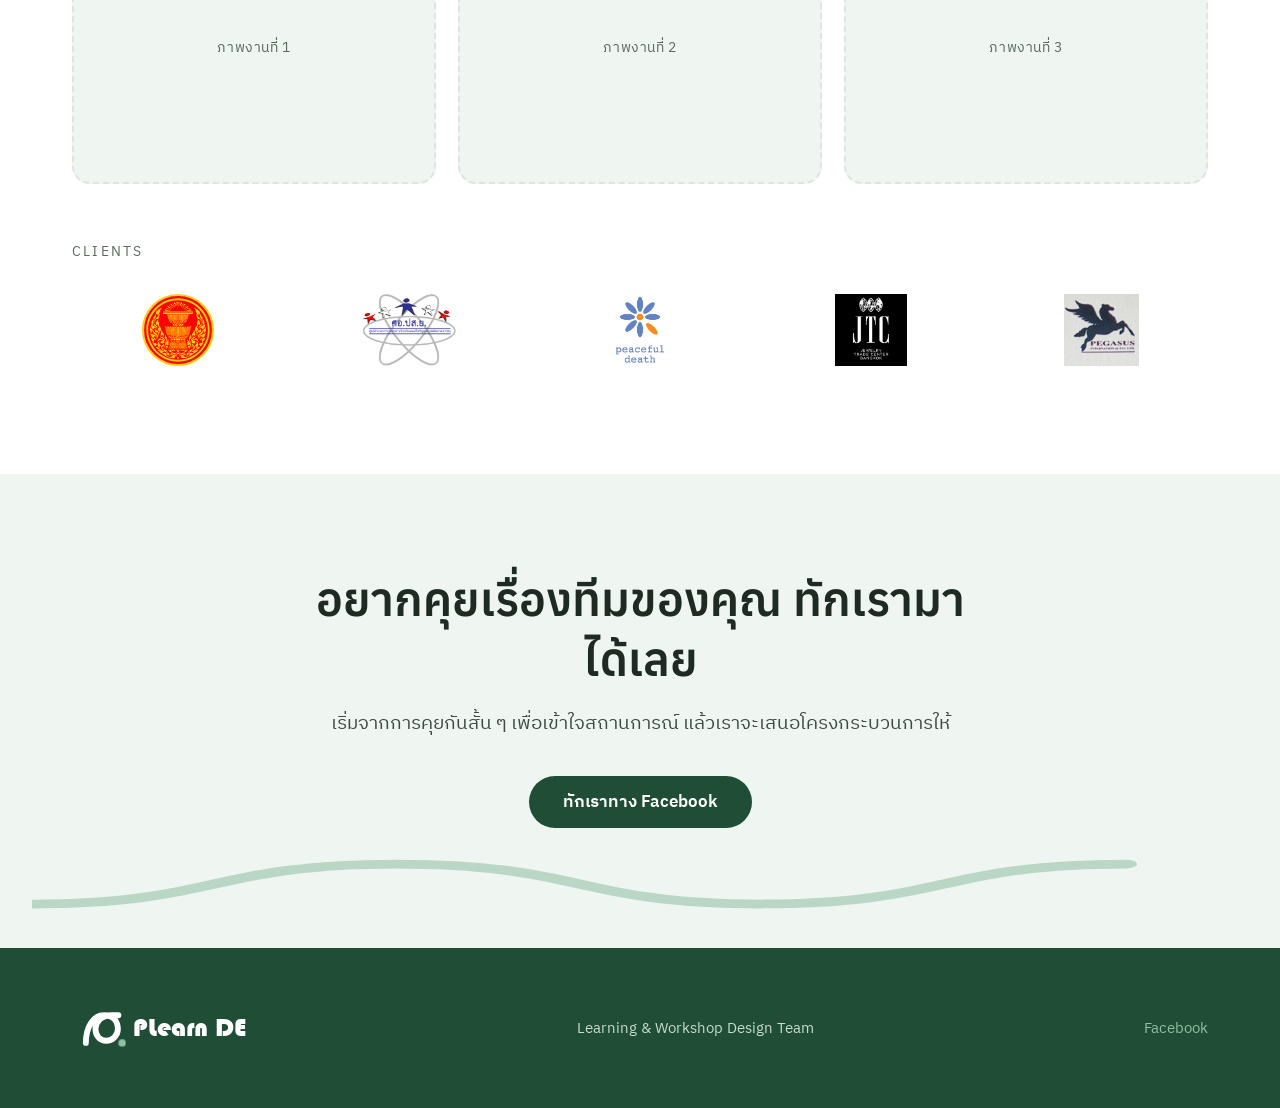
==== commit 8a43fc54: "Fill the clients row with all five logos Adds ศอ.ปส.ย., Peaceful Death, JTC and Pegasus alongside th" ====
--- a/index.html
+++ b/index.html
@@ -221,10 +221,10 @@
         <p class="eyebrow work__clients-label">Clients</p>
         <div class="grid grid--clients">
           <div class="slot slot--client"><img src="assets/clients/parliament-thailand.svg" alt="รัฐสภาไทย" loading="lazy"></div>
-          <div class="slot slot--client"><span>โลโก้</span></div>
-          <div class="slot slot--client"><span>โลโก้</span></div>
-          <div class="slot slot--client"><span>โลโก้</span></div>
-          <div class="slot slot--client"><span>โลโก้</span></div>
+          <div class="slot slot--client"><img src="assets/clients/cydot.png" alt="ศอ.ปส.ย. — ศูนย์อำนวยการประสานงานป้องกันและแก้ไขปัญหายาเสพติดภาคเยาวชน" loading="lazy"></div>
+          <div class="slot slot--client"><img src="assets/clients/peaceful-death.webp" alt="Peaceful Death" loading="lazy"></div>
+          <div class="slot slot--client"><img src="assets/clients/jtc.jpeg" alt="Jewelry Trade Center Bangkok" loading="lazy"></div>
+          <div class="slot slot--client"><img src="assets/clients/pegasus.jpg" alt="Pegasus International Co., Ltd." loading="lazy"></div>
         </div>
       </div>
     </section>
--- a/styles.css
+++ b/styles.css
@@ -524,7 +524,7 @@
   letter-spacing: 0.04em;
 }
 .slot--work { aspect-ratio: 4 / 3; border-radius: 18px; }
-.slot--client { height: 84px; border-radius: 10px; }
+.slot--client { height: 96px; border-radius: 10px; }
 
 .slot img {
   position: absolute;
@@ -533,7 +533,7 @@
   height: 100%;
   object-fit: cover;
 }
-.slot--client img { object-fit: contain; padding: 16px; }
+.slot--client img { object-fit: contain; padding: 10px 14px; }
 .slot:has(img) { border-style: solid; border-color: transparent; background: var(--white); }
 .slot:has(img) > span { display: none; }
 
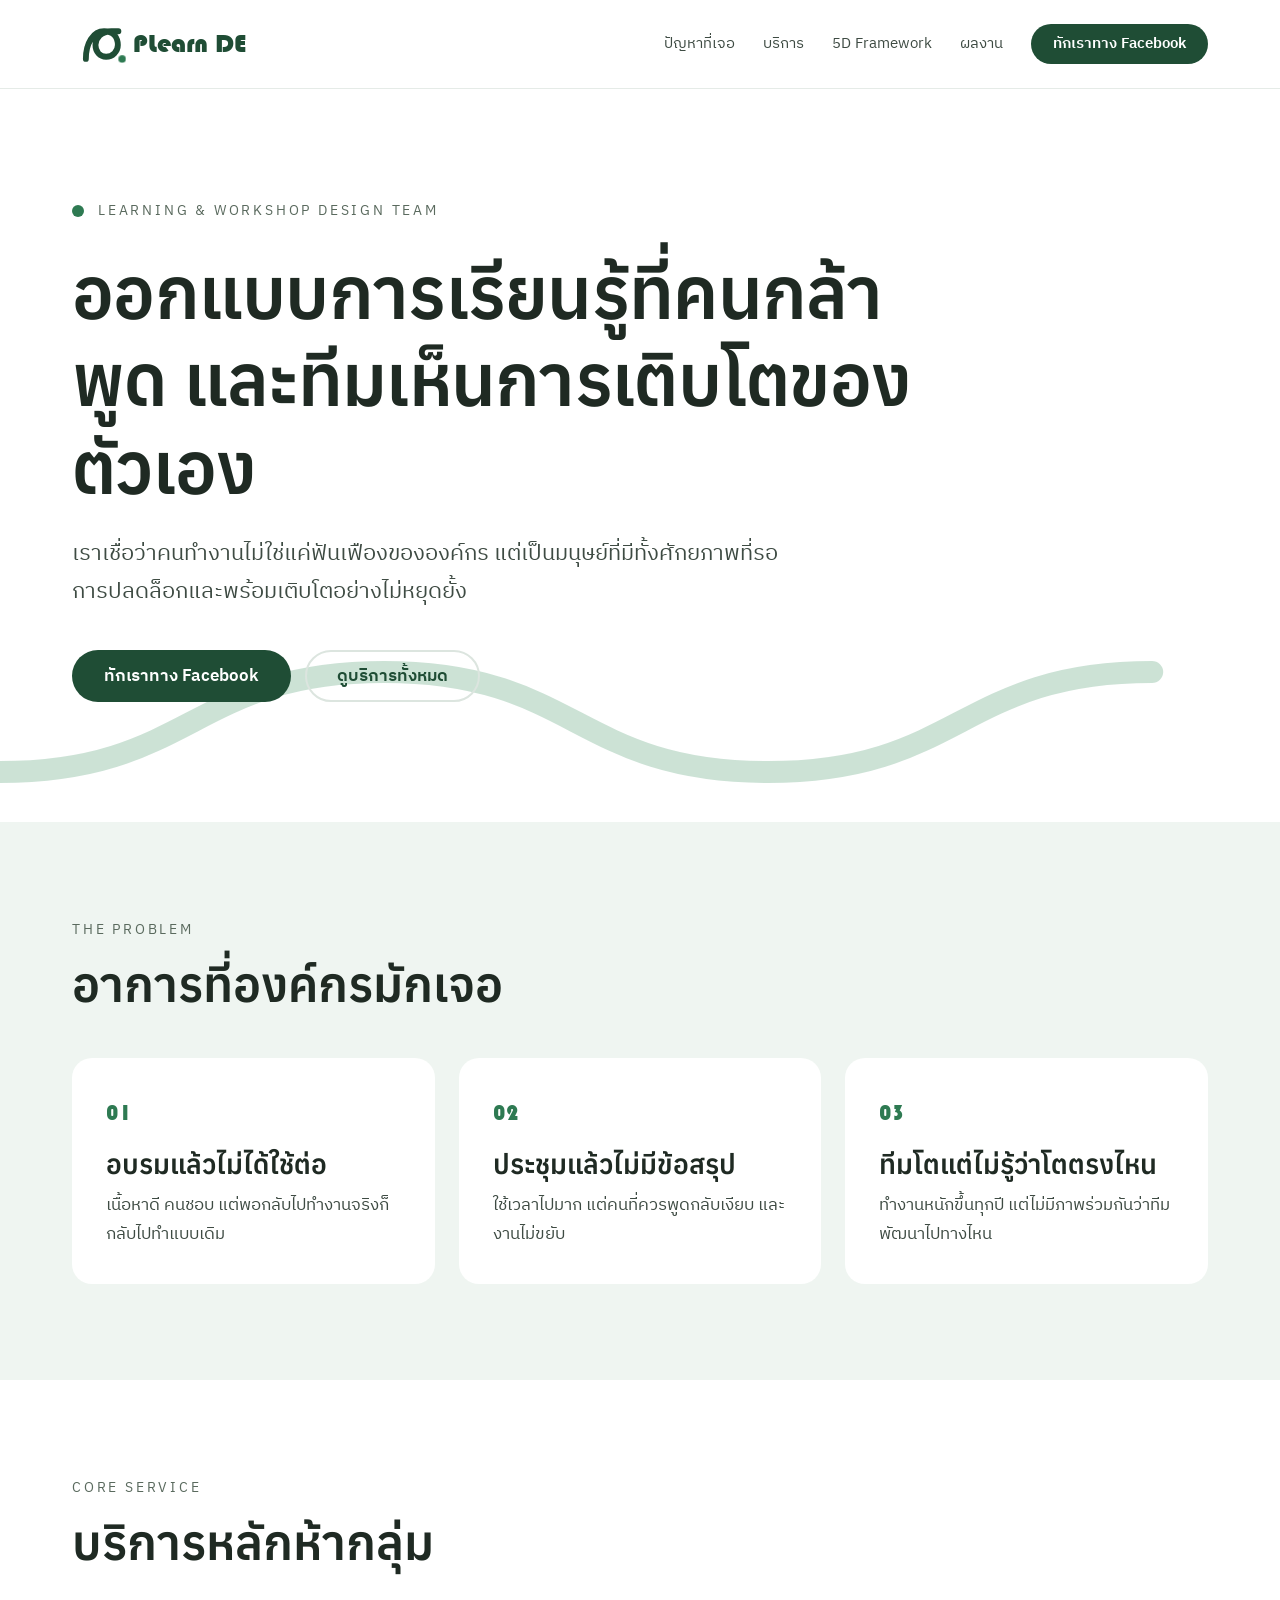
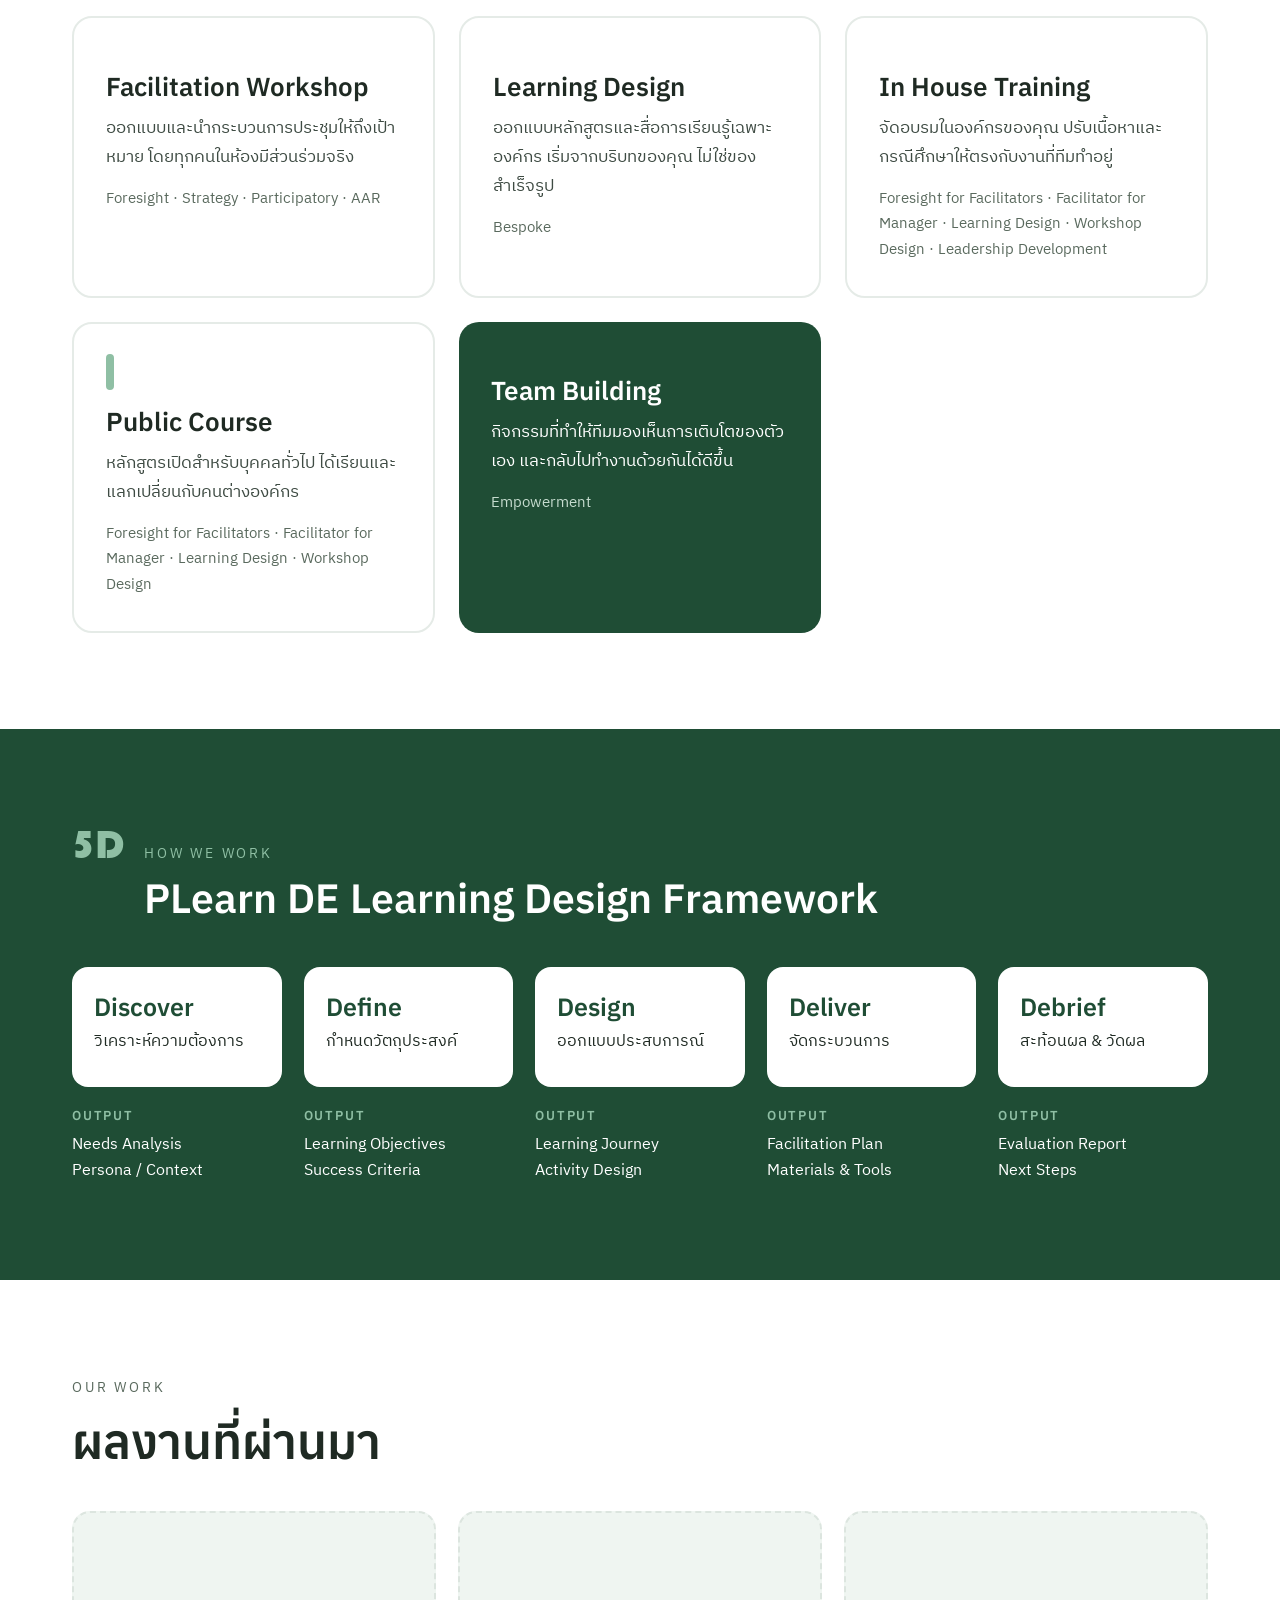
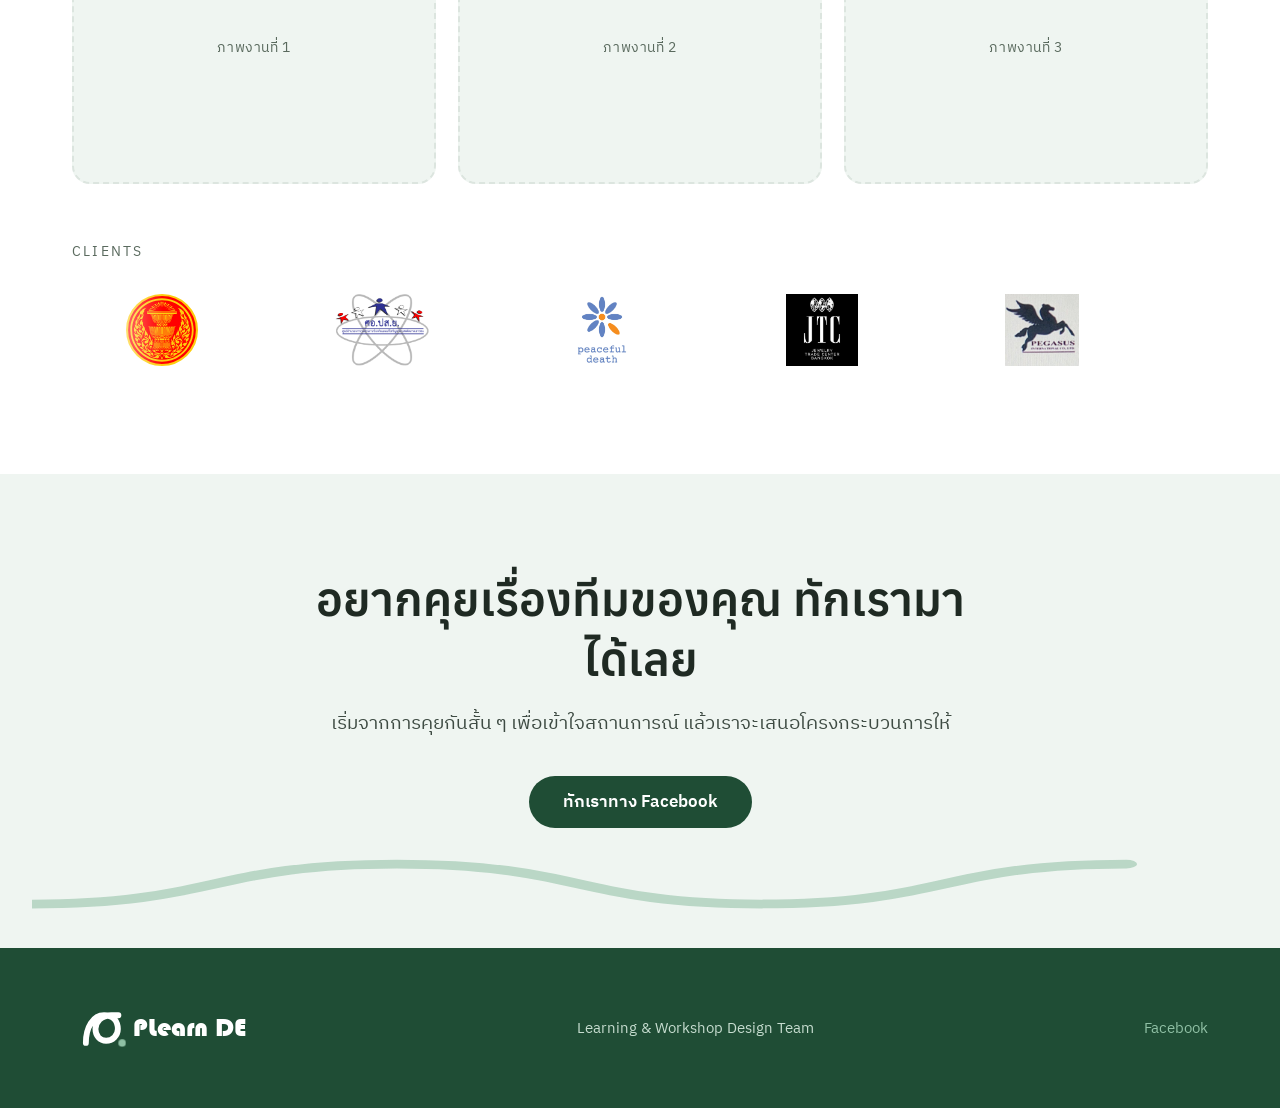
==== commit 8af1ba63: "Turn the clients row into an infinite marquee Logos scroll continuously (28s loop, seamless via a du" ====
--- a/index.html
+++ b/index.html
@@ -219,12 +219,28 @@
         </div>
 
         <p class="eyebrow work__clients-label">Clients</p>
-        <div class="grid grid--clients">
-          <div class="slot slot--client"><img src="assets/clients/parliament-thailand.svg" alt="รัฐสภาไทย" loading="lazy"></div>
-          <div class="slot slot--client"><img src="assets/clients/cydot.png" alt="ศอ.ปส.ย. — ศูนย์อำนวยการประสานงานป้องกันและแก้ไขปัญหายาเสพติดภาคเยาวชน" loading="lazy"></div>
-          <div class="slot slot--client"><img src="assets/clients/peaceful-death.webp" alt="Peaceful Death" loading="lazy"></div>
-          <div class="slot slot--client"><img src="assets/clients/jtc.jpeg" alt="Jewelry Trade Center Bangkok" loading="lazy"></div>
-          <div class="slot slot--client"><img src="assets/clients/pegasus.jpg" alt="Pegasus International Co., Ltd." loading="lazy"></div>
+        <!--
+          Infinite marquee: the logo set is rendered twice and the track
+          translates by -50%, so the loop is seamless. Pauses on hover;
+          falls back to a static wrapping row under prefers-reduced-motion.
+        -->
+        <div class="marquee" aria-label="ลูกค้าที่เคยร่วมงาน">
+          <div class="marquee__track">
+            <div class="marquee__set">
+              <div class="slot slot--client"><img src="assets/clients/parliament-thailand.svg" alt="รัฐสภาไทย" loading="lazy"></div>
+              <div class="slot slot--client"><img src="assets/clients/cydot.png" alt="ศอ.ปส.ย. — ศูนย์อำนวยการประสานงานป้องกันและแก้ไขปัญหายาเสพติดภาคเยาวชน" loading="lazy"></div>
+              <div class="slot slot--client"><img src="assets/clients/peaceful-death.webp" alt="Peaceful Death" loading="lazy"></div>
+              <div class="slot slot--client"><img src="assets/clients/jtc.jpeg" alt="Jewelry Trade Center Bangkok" loading="lazy"></div>
+              <div class="slot slot--client"><img src="assets/clients/pegasus.jpg" alt="Pegasus International Co., Ltd." loading="lazy"></div>
+            </div>
+            <div class="marquee__set" aria-hidden="true">
+              <div class="slot slot--client"><img src="assets/clients/parliament-thailand.svg" alt="" loading="lazy"></div>
+              <div class="slot slot--client"><img src="assets/clients/cydot.png" alt="" loading="lazy"></div>
+              <div class="slot slot--client"><img src="assets/clients/peaceful-death.webp" alt="" loading="lazy"></div>
+              <div class="slot slot--client"><img src="assets/clients/jtc.jpeg" alt="" loading="lazy"></div>
+              <div class="slot slot--client"><img src="assets/clients/pegasus.jpg" alt="" loading="lazy"></div>
+            </div>
+          </div>
         </div>
       </div>
     </section>
--- a/styles.css
+++ b/styles.css
@@ -499,10 +499,38 @@
   margin-top: 40px;
 }
 
-.grid--clients {
-  grid-template-columns: repeat(auto-fit, minmax(min(100%, 150px), 1fr));
-  gap: 18px;
+/* Client logo marquee */
+.marquee {
+  --marquee-gap: 40px;
+  --marquee-duration: 28s;
+  position: relative;
+  overflow: hidden;
   margin-top: 18px;
+  /* fade both edges so logos glide in and out */
+  -webkit-mask-image: linear-gradient(90deg, transparent, #000 8%, #000 92%, transparent);
+  mask-image: linear-gradient(90deg, transparent, #000 8%, #000 92%, transparent);
+}
+
+.marquee__track {
+  display: flex;
+  width: max-content;
+  animation: marquee var(--marquee-duration) linear infinite;
+}
+
+.marquee:hover .marquee__track { animation-play-state: paused; }
+
+.marquee__set {
+  display: flex;
+  gap: var(--marquee-gap);
+  padding-right: var(--marquee-gap);
+  flex: none;
+}
+
+.marquee .slot--client { width: 180px; flex: none; }
+
+@keyframes marquee {
+  from { transform: translateX(0); }
+  to   { transform: translateX(-50%); }
 }
 
 .work__clients-label {
@@ -656,4 +684,11 @@
   .logo--animated.is-playing .logo__path,
   .logo--animated.is-playing .logo__dot,
   .logo--animated.is-playing .logo__char { animation: none; }
-}
+
+  /* Static wrapping row instead of a moving marquee */
+  .marquee { -webkit-mask-image: none; mask-image: none; }
+  .marquee__track { animation: none; width: auto; }
+  .marquee__set { flex-wrap: wrap; padding-right: 0; gap: 18px; }
+  .marquee__set[aria-hidden="true"] { display: none; }
+  .marquee .slot--client { width: 150px; }
+}
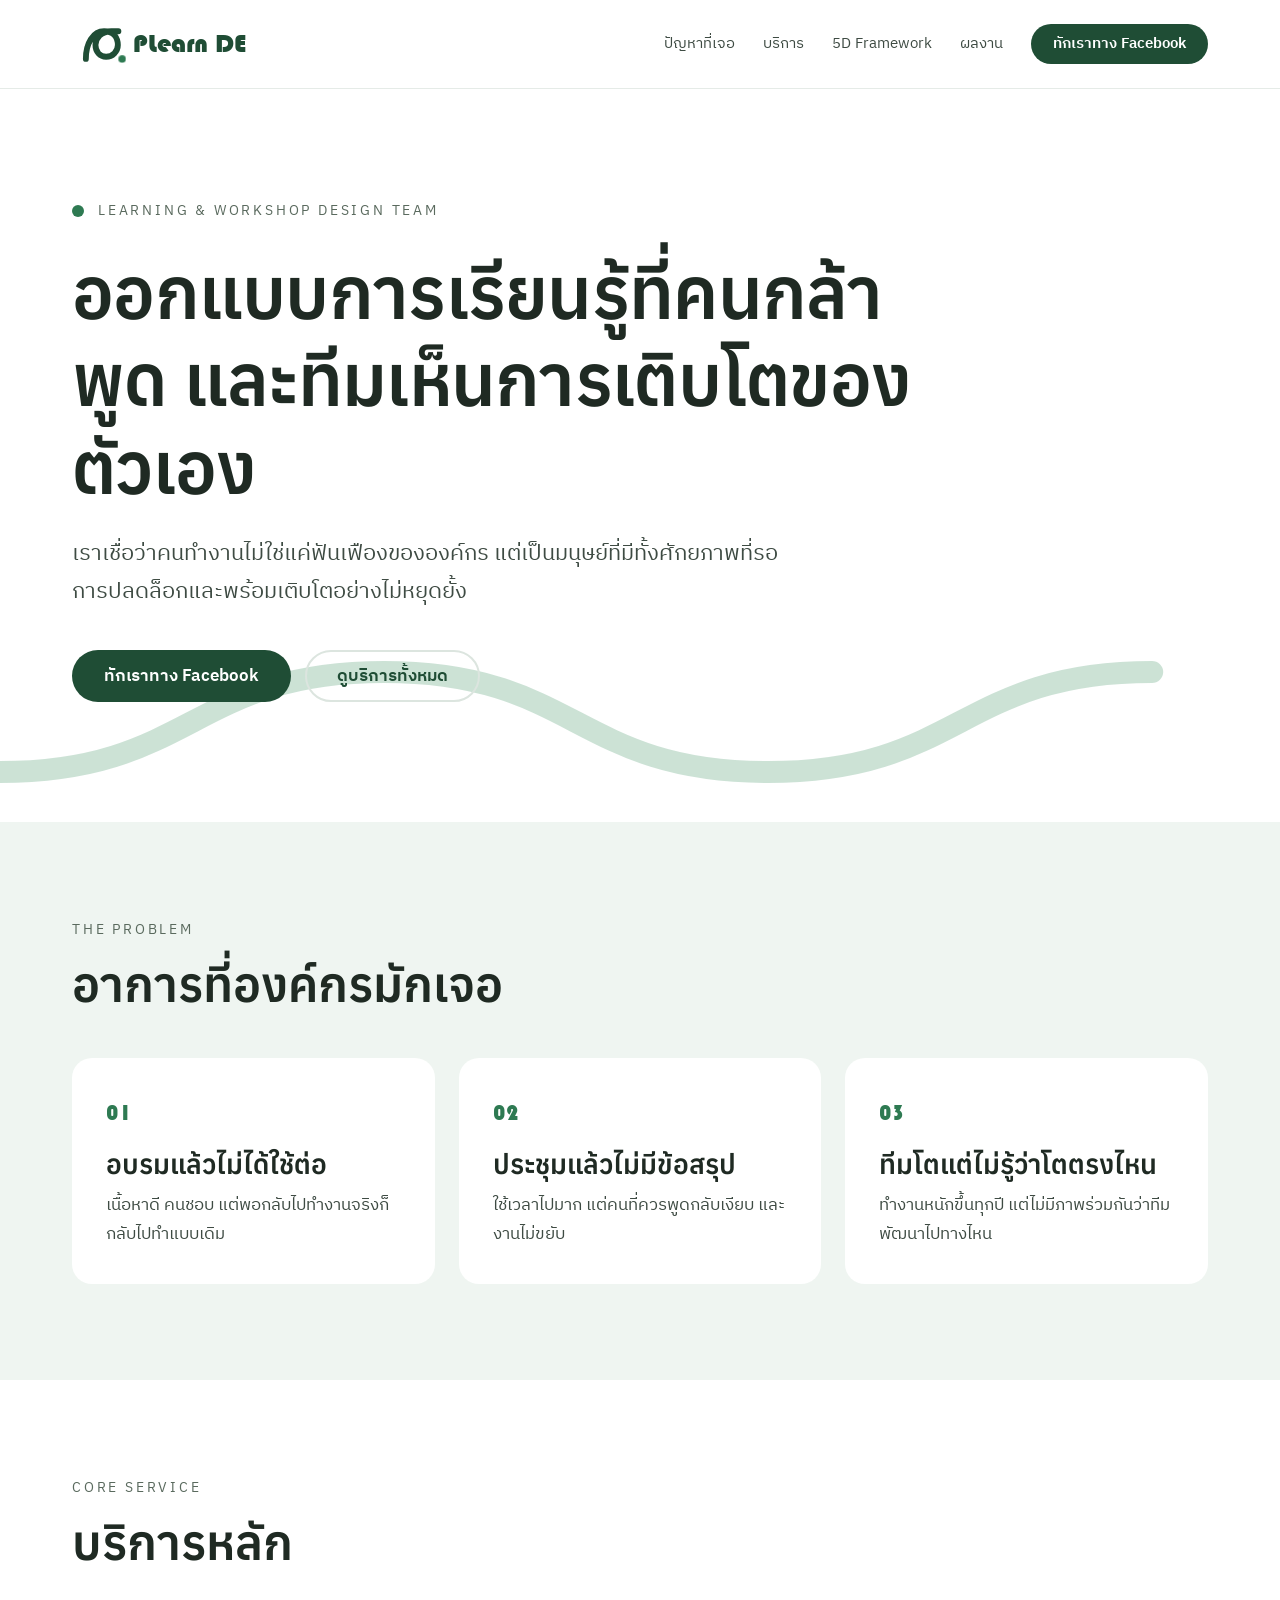
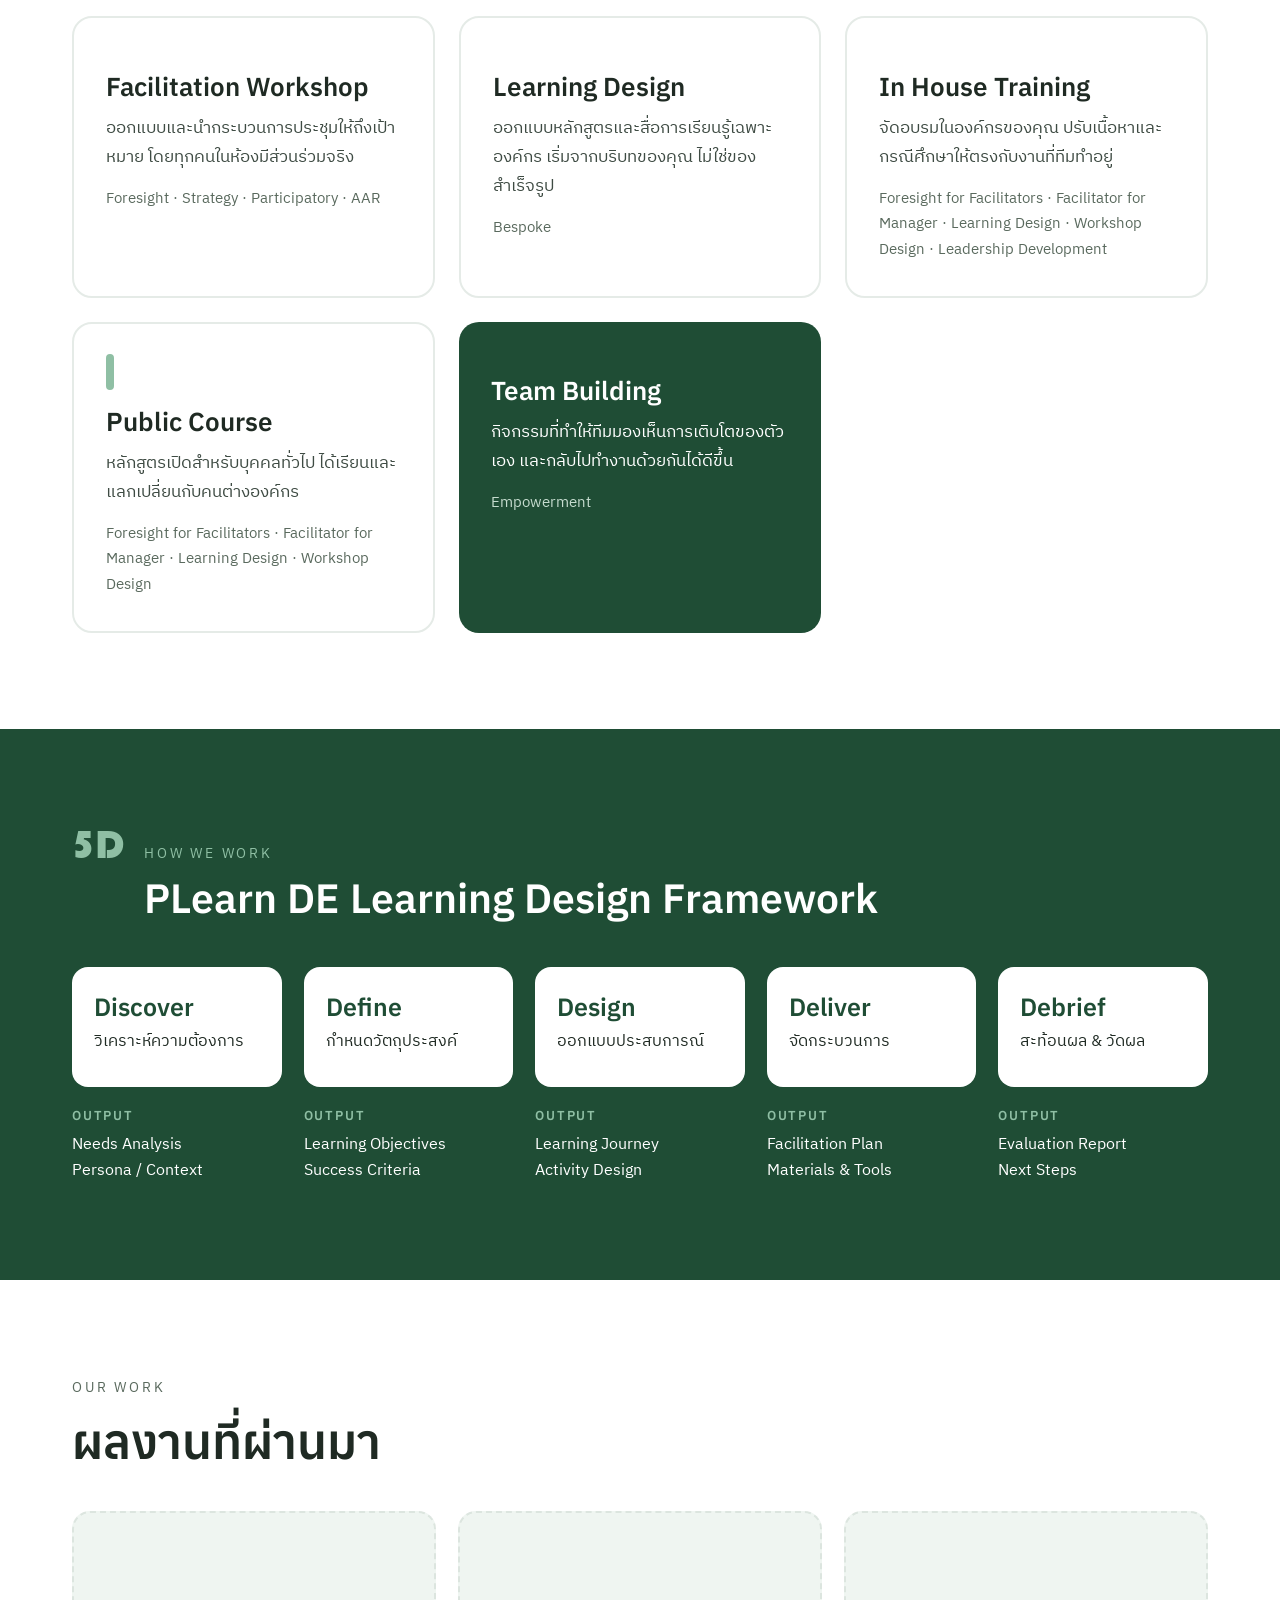
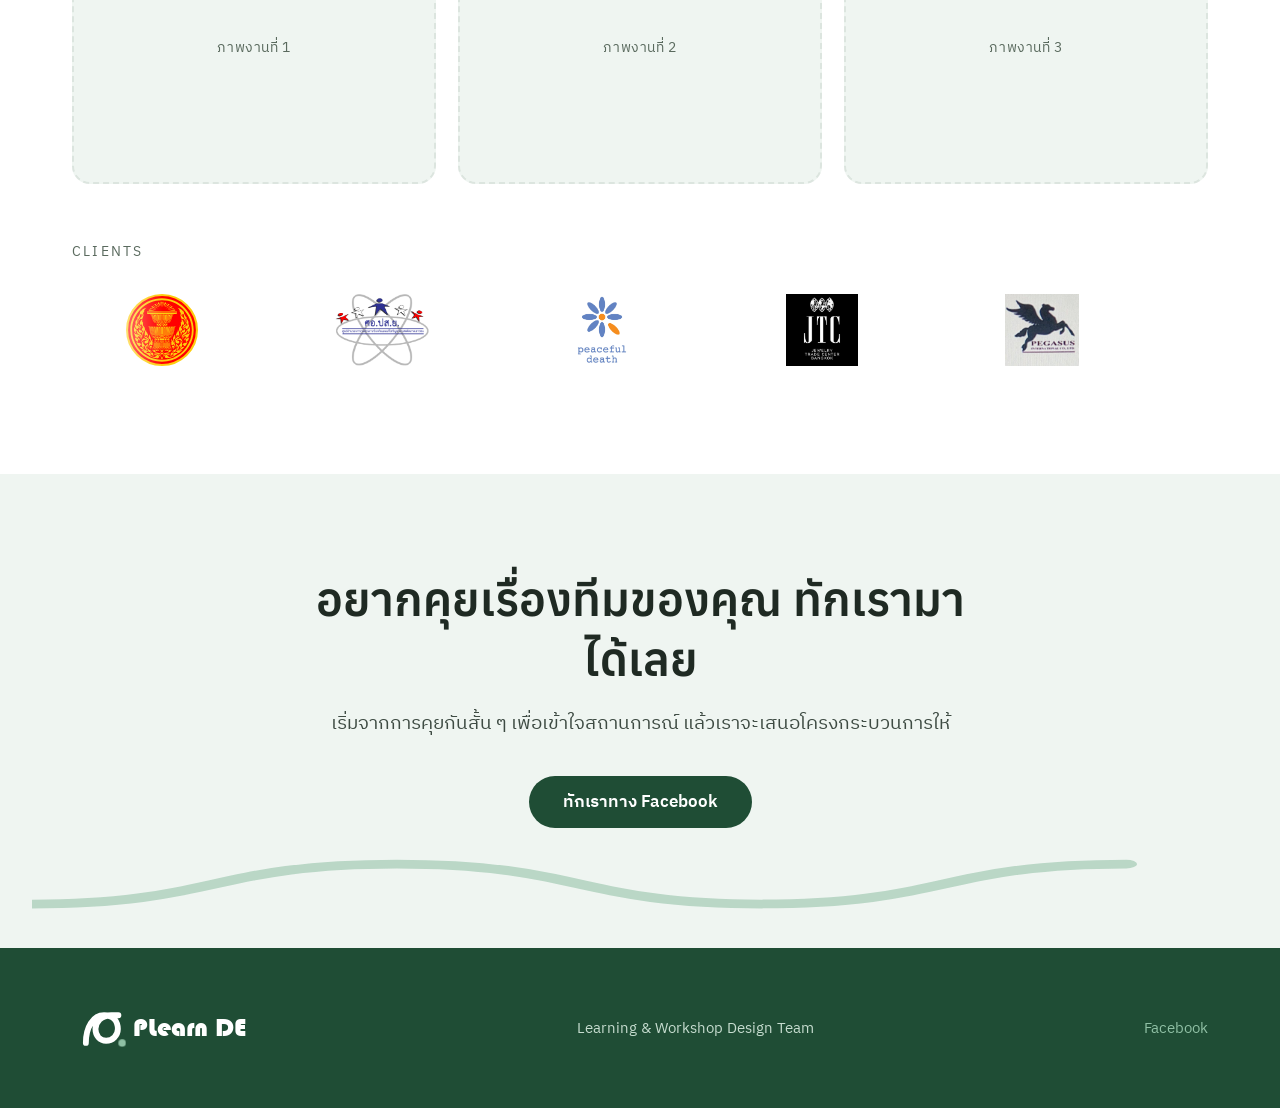
==== commit ba0f1878: "Rename services heading to "บริการหลัก" Co-Authored-By: Claude Fable 5.1 <noreply@anthropic.com>" ====
--- a/index.html
+++ b/index.html
@@ -108,7 +108,7 @@
     <section id="services" class="services section">
       <div class="container">
         <p class="eyebrow">Core Service</p>
-        <h2 class="h2">บริการหลักห้ากลุ่ม</h2>
+        <h2 class="h2">บริการหลัก</h2>
 
         <div class="grid grid--services">
           <article class="card--outline">
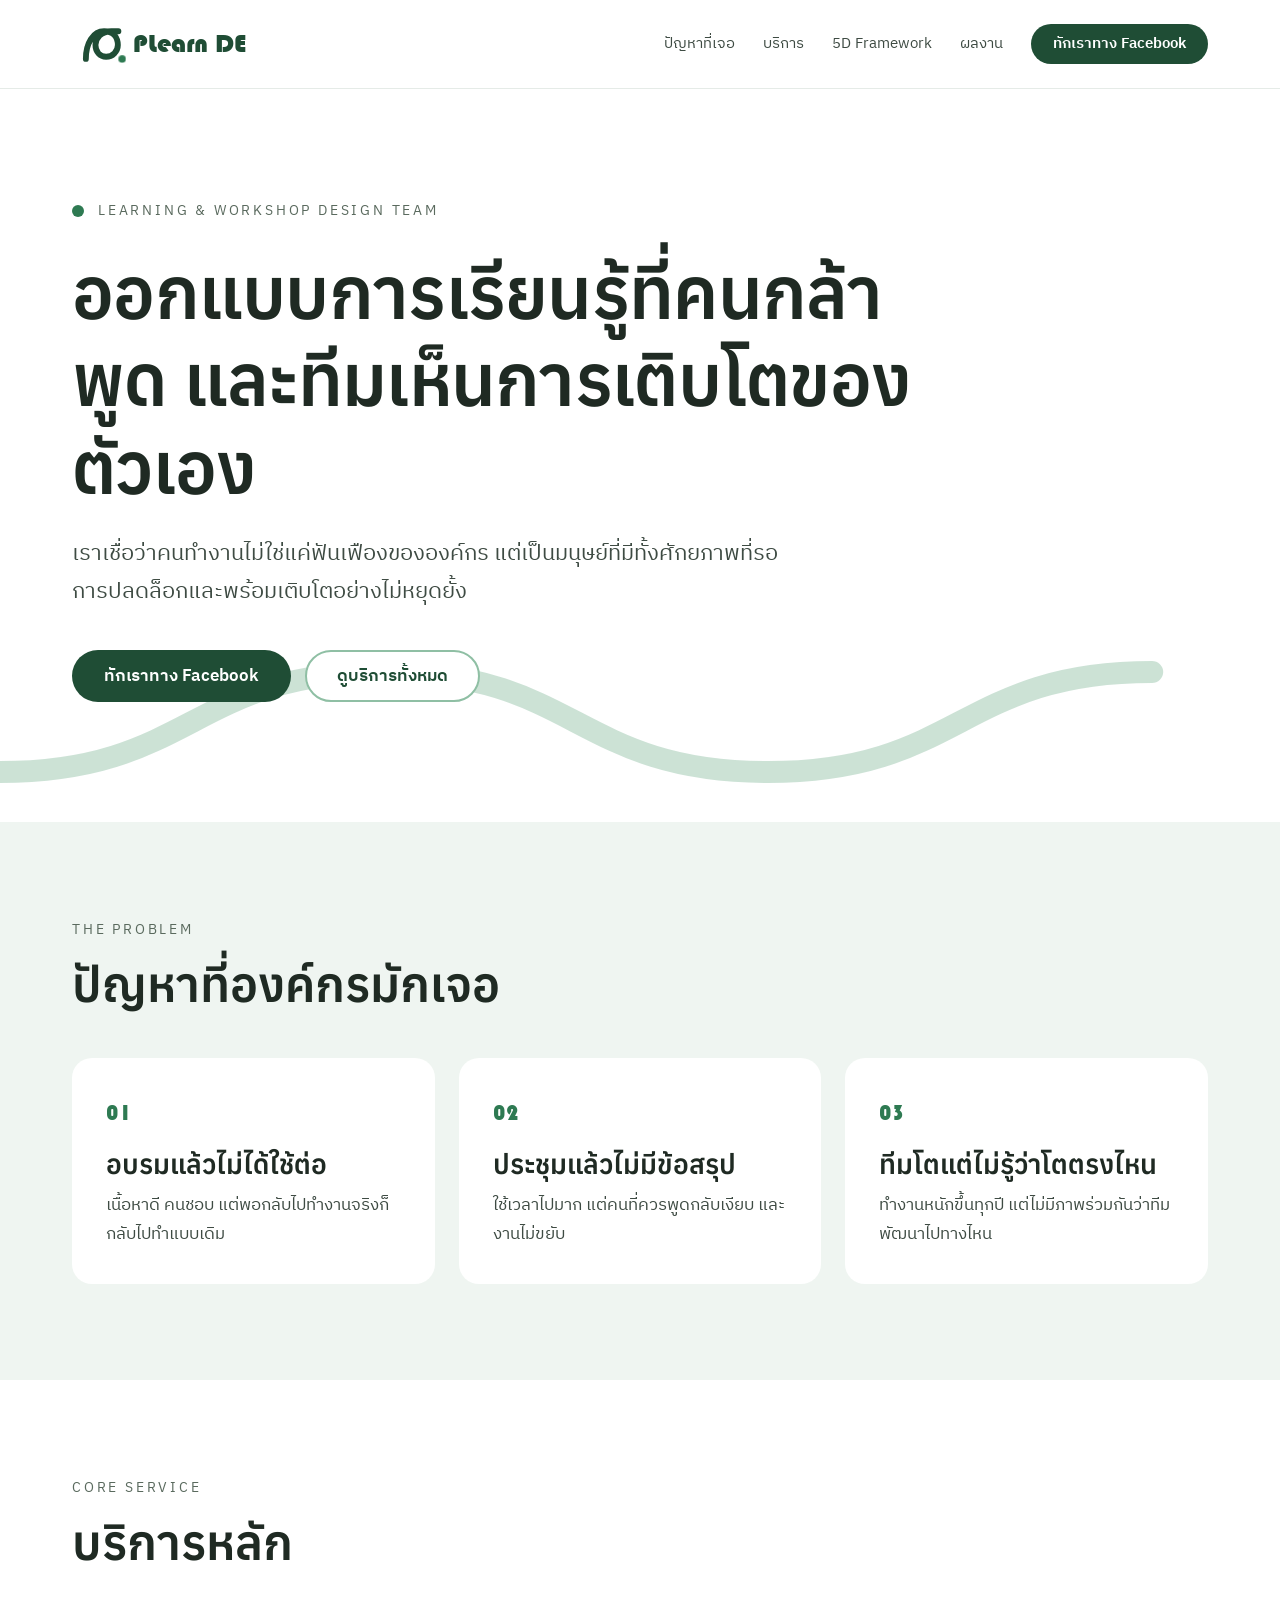
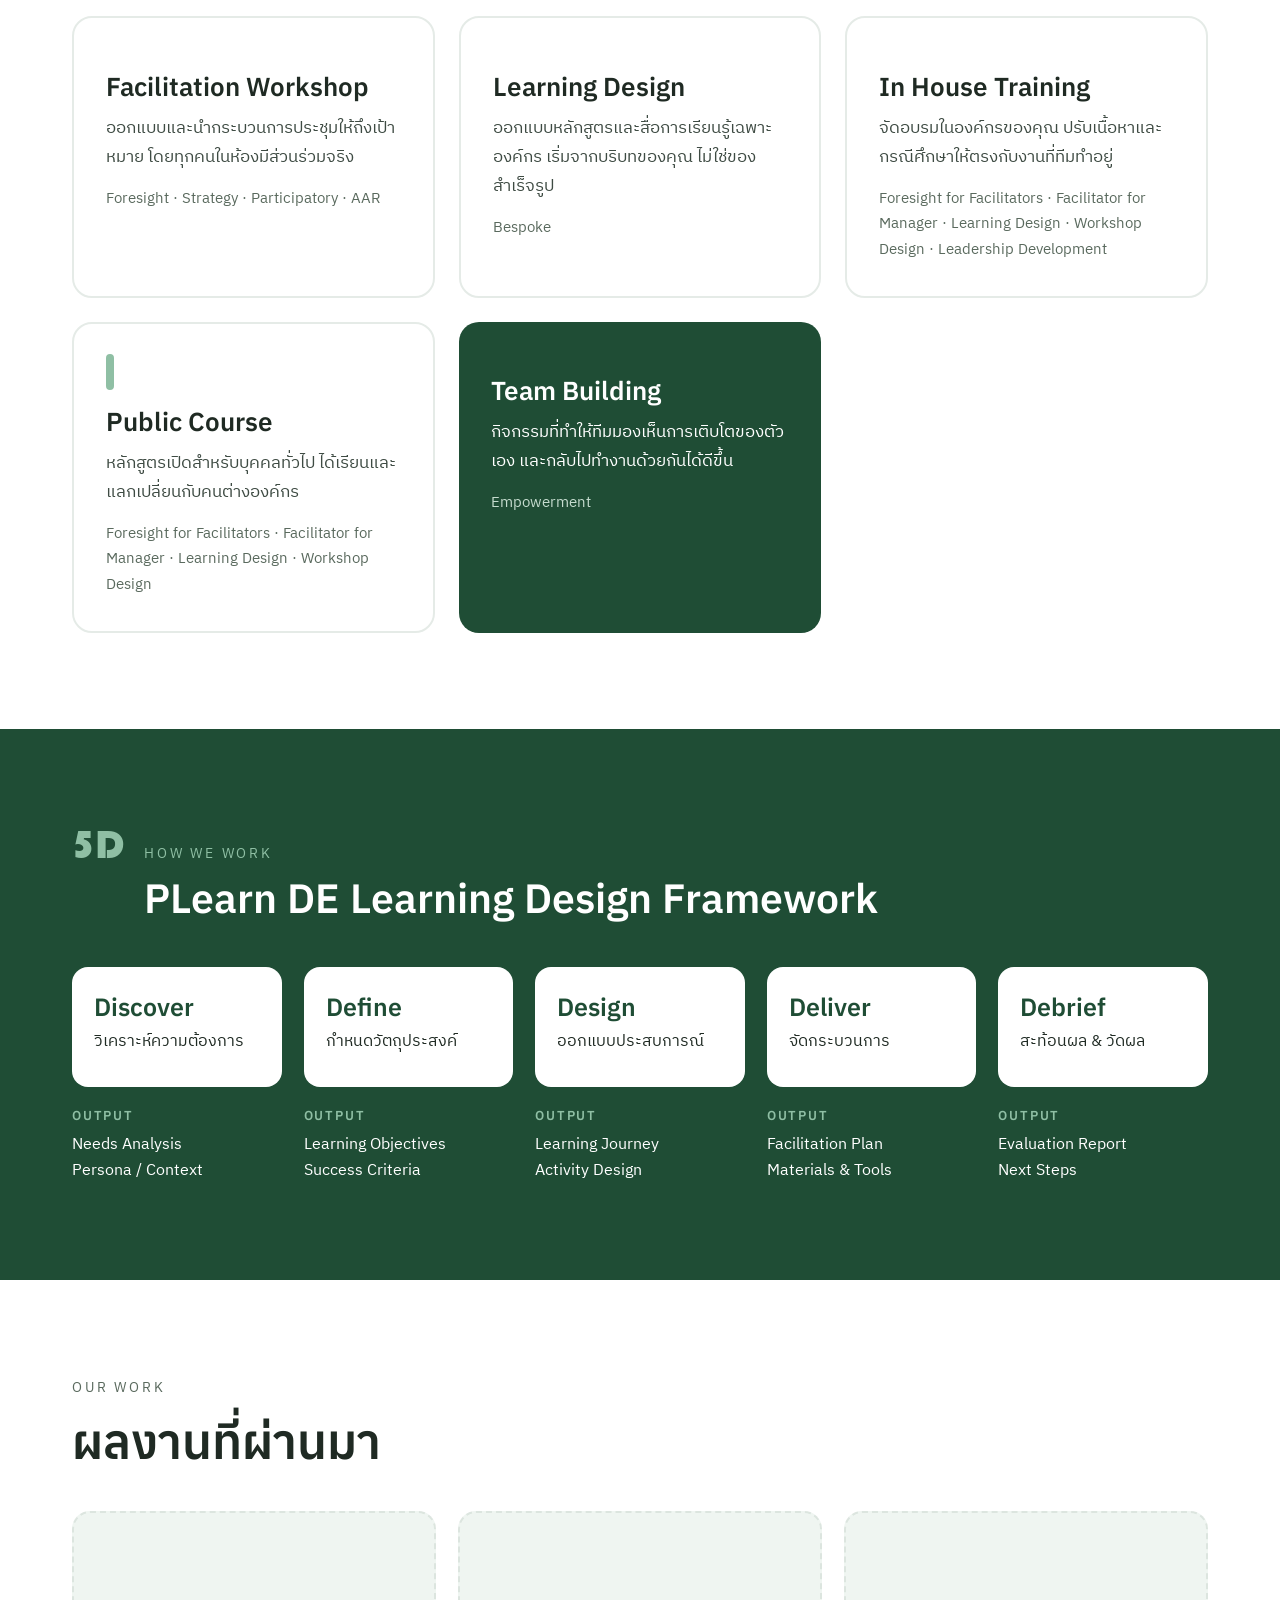
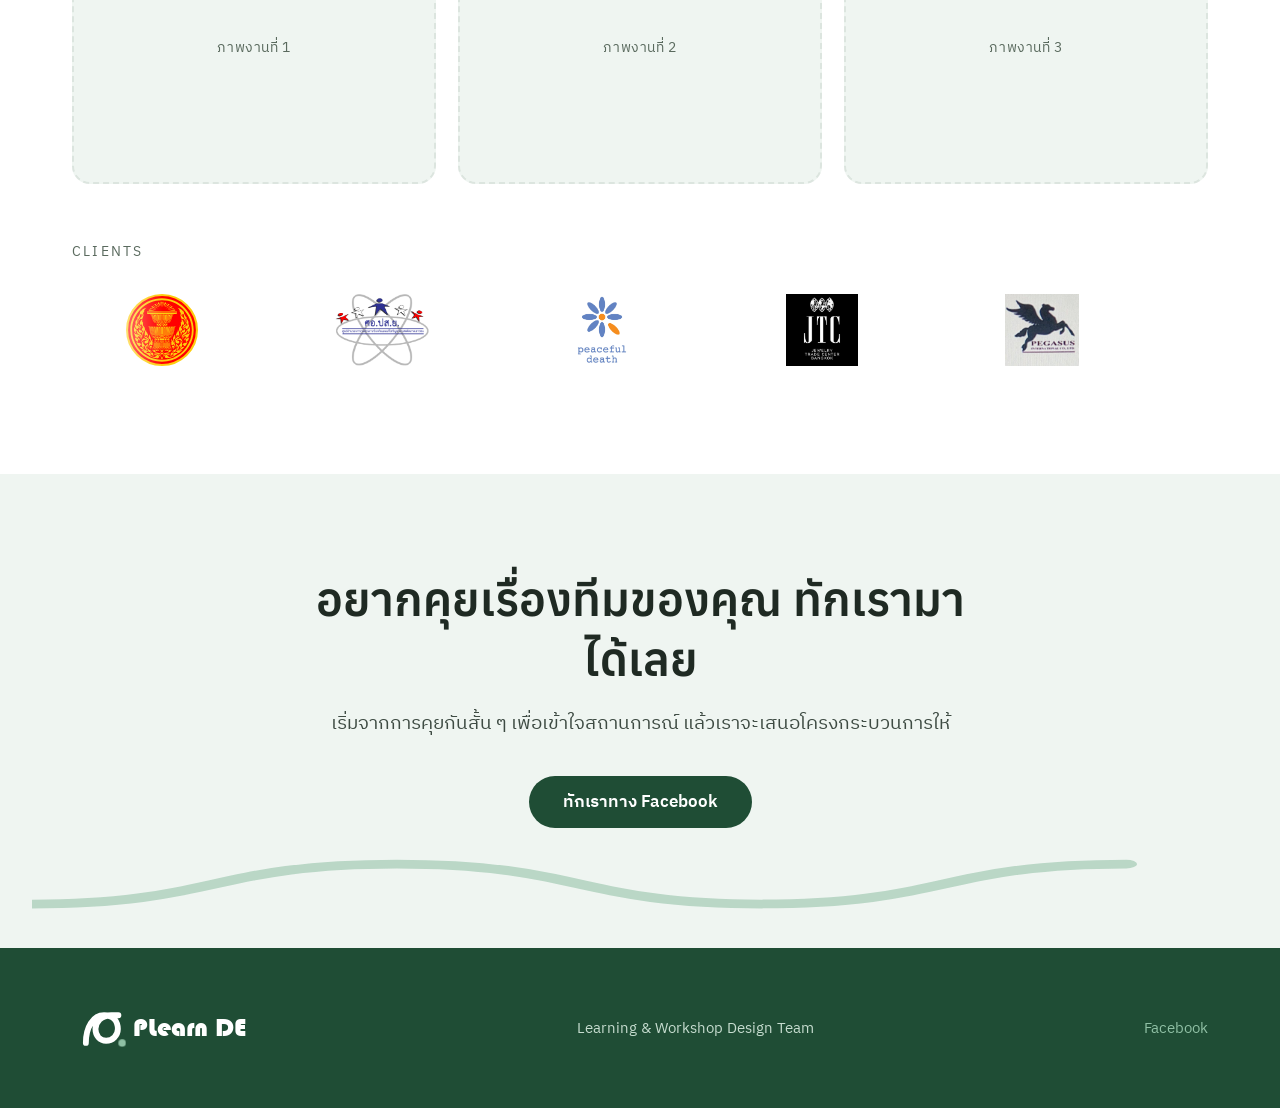
==== commit f1806405: "Reword problem section heading to "ปัญหาที่องค์กรมักเจอ" Co-Authored-By: Claude Opus 5 <noreply@anth" ====
--- a/index.html
+++ b/index.html
@@ -82,7 +82,7 @@
     <section id="problem" class="problem section">
       <div class="container">
         <p class="eyebrow">The problem</p>
-        <h2 class="h2">อาการที่องค์กรมักเจอ</h2>
+        <h2 class="h2">ปัญหาที่องค์กรมักเจอ</h2>
 
         <div class="grid grid--3">
           <article class="card--filled">
--- a/styles.css
+++ b/styles.css
@@ -228,12 +228,18 @@
 }
 .btn--primary:hover { color: var(--on-dark); background: var(--green); }
 
+/* Solid white fill so the button never lets the wave show through */
 .btn--secondary {
   color: var(--forest-ink);
-  border: 2px solid var(--border);
+  background: var(--white);
+  border: 2px solid var(--soft-green);
   padding: 14px 30px;
 }
-.btn--secondary:hover { color: var(--forest-ink); border-color: var(--soft-green); }
+.btn--secondary:hover {
+  color: var(--forest-ink);
+  background: var(--mist);
+  border-color: var(--forest-ink);
+}
 
 .btn--sm {
   font-size: 15px;
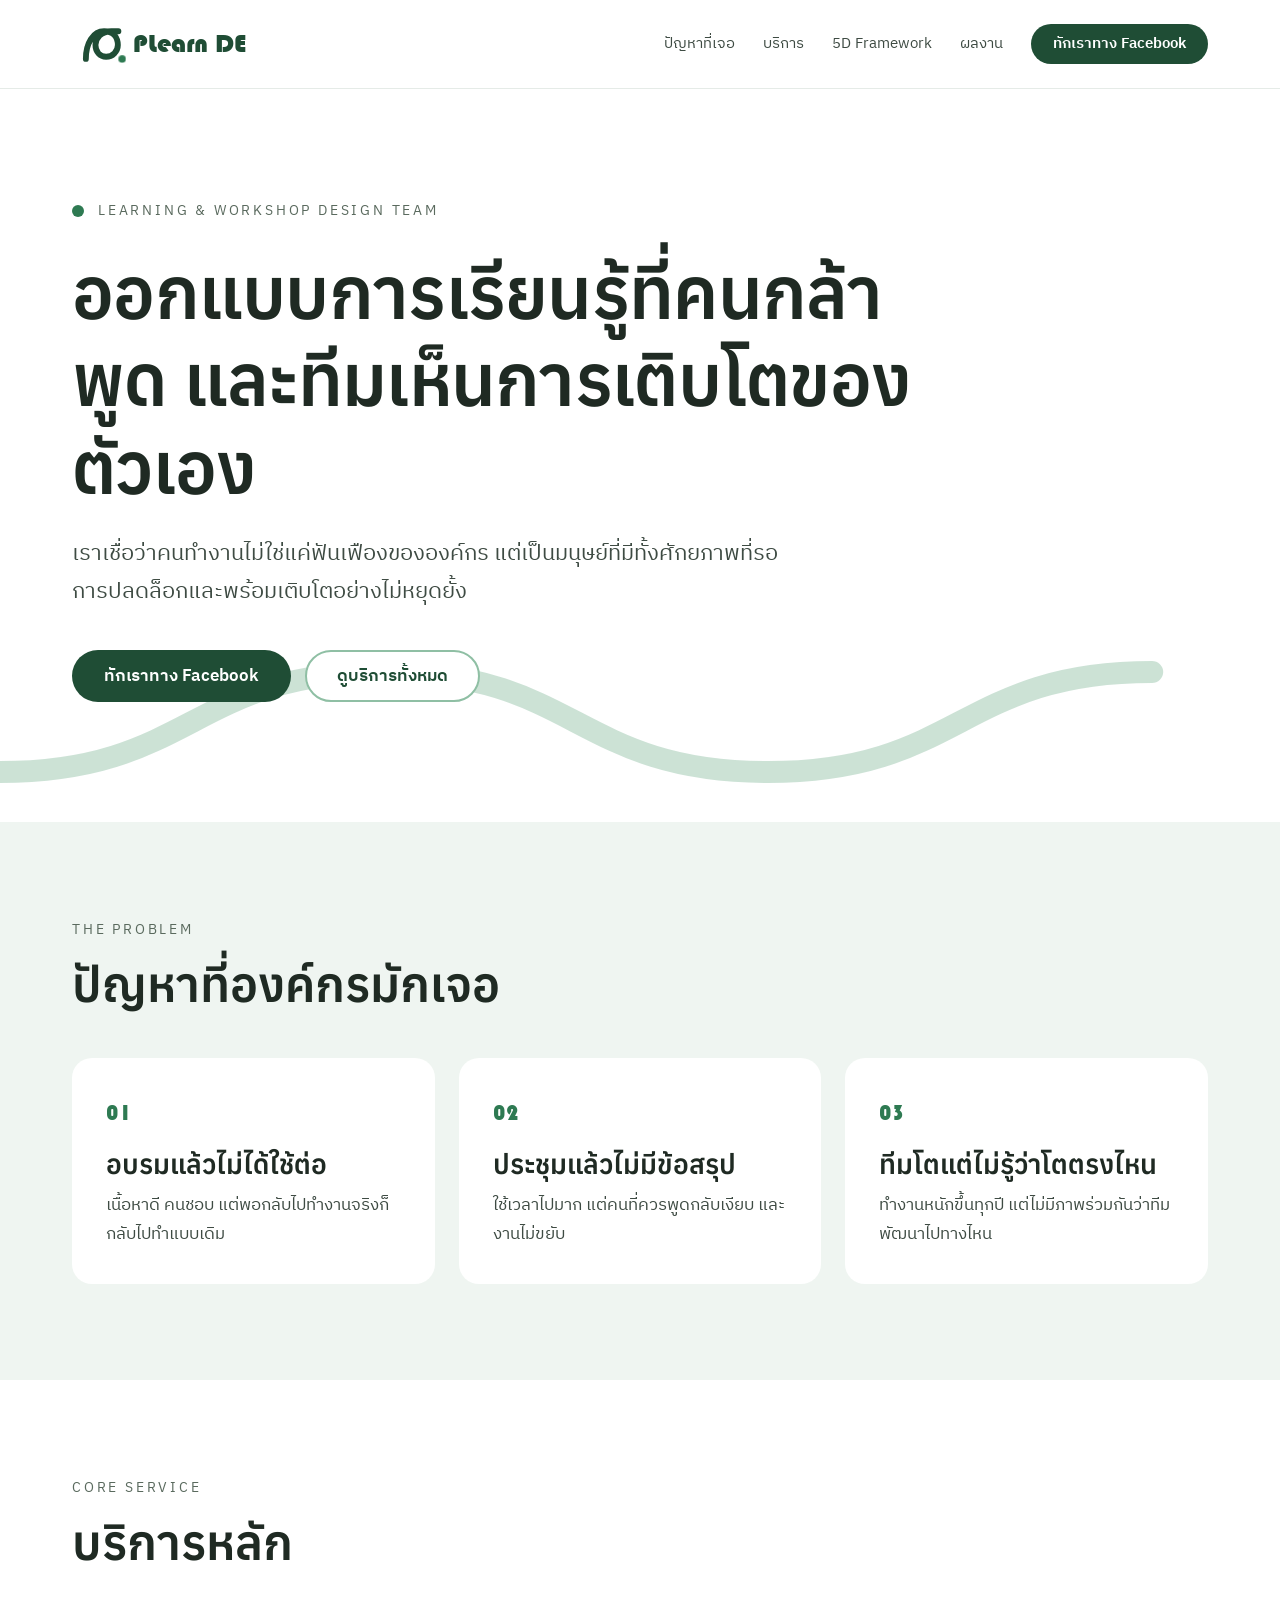
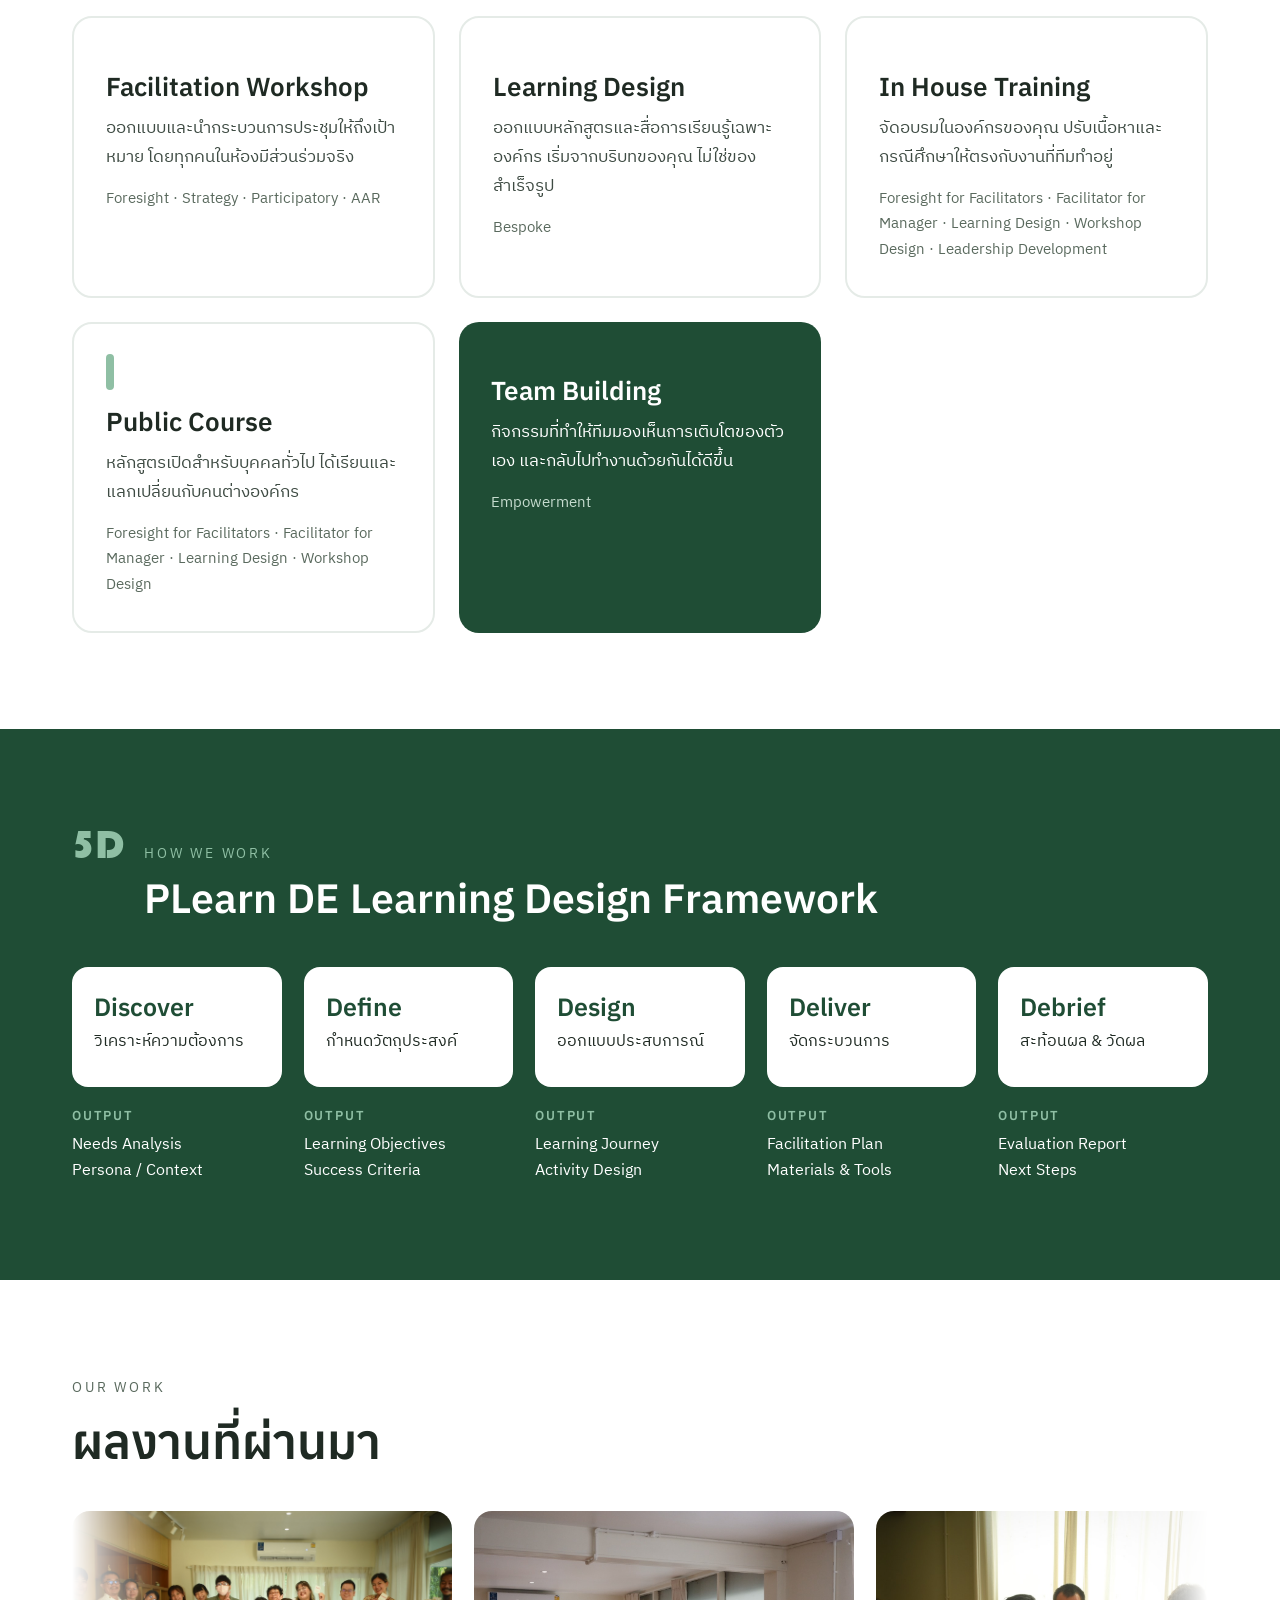
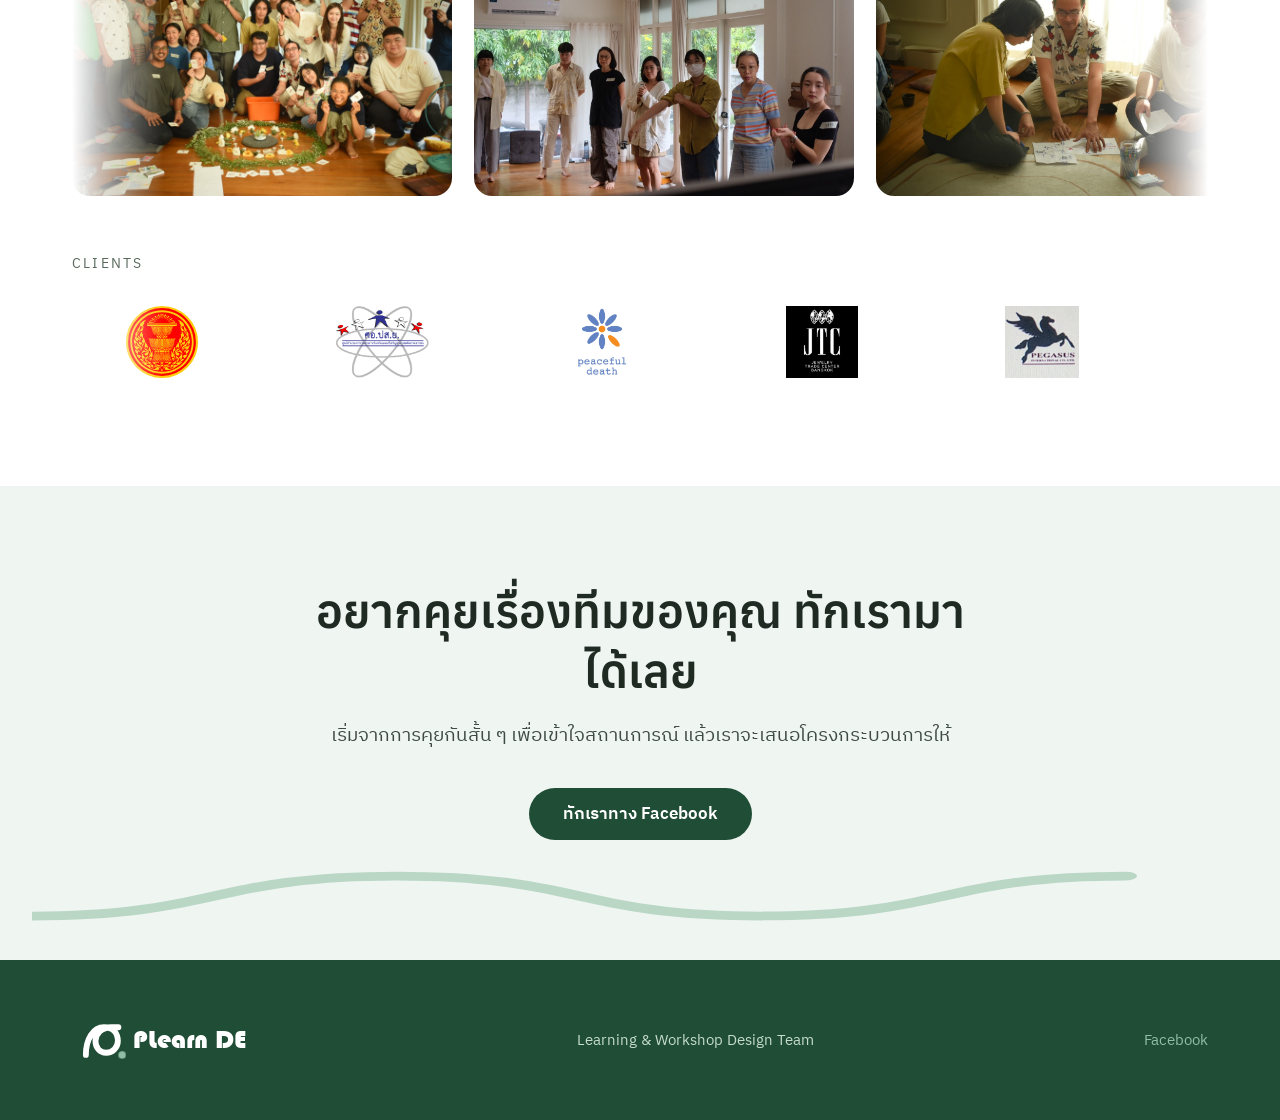
==== commit 17d55da9: "Add workshop photos as a counter-scrolling marquee Ten photos from past workshops fill the previousl" ====
--- a/index.html
+++ b/index.html
@@ -211,11 +211,38 @@
         <p class="eyebrow">Our work</p>
         <h2 class="h2">ผลงานที่ผ่านมา</h2>
 
-        <!-- Replace each <span> with <img src="..." alt="..."> to fill a slot -->
-        <div class="grid grid--work">
-          <figure class="slot slot--work" style="margin:0"><span>ภาพงานที่ 1</span></figure>
-          <figure class="slot slot--work" style="margin:0"><span>ภาพงานที่ 2</span></figure>
-          <figure class="slot slot--work" style="margin:0"><span>ภาพงานที่ 3</span></figure>
+        <!--
+          Photos drift to the right on their own, same seamless trick as the
+          client logos below: the set is rendered twice and the track slides
+          by -50%, so the loop has no seam. Pauses on hover.
+        -->
+        <div class="marquee marquee--photos" aria-label="ภาพบรรยากาศงานที่ผ่านมา">
+          <div class="marquee__track">
+            <div class="marquee__set">
+              <figure class="photo-card"><img src="assets/work/closing-circle-group.jpg" alt="ผู้เข้าร่วมเวิร์กชอปทั้งกลุ่มถ่ายภาพร่วมกันรอบวงใบไม้ที่จัดไว้กลางห้อง" loading="lazy" decoding="async"></figure>
+              <figure class="photo-card"><img src="assets/work/standing-circle.jpg" alt="ผู้เข้าร่วมยืนเป็นแถวในห้องเวิร์กชอปที่มีแสงธรรมชาติและต้นไม้นอกหน้าต่าง" loading="lazy" decoding="async"></figure>
+              <figure class="photo-card"><img src="assets/work/small-group-mapping.jpg" alt="กลุ่มย่อยนั่งพื้นช่วยกันเขียนแผนผังความคิดลงกระดาษ" loading="lazy" decoding="async"></figure>
+              <figure class="photo-card"><img src="assets/work/dialogue-circle.jpg" alt="วงสนทนานั่งพื้น ผู้เข้าร่วมคนหนึ่งกำลังเล่าให้กลุ่มฟัง" loading="lazy" decoding="async"></figure>
+              <figure class="photo-card"><img src="assets/work/youth-presentation.jpg" alt="เยาวชนสองคนนำเสนอผังปัญหาที่ทำจากกระดาษและโพสต์อิท" loading="lazy" decoding="async"></figure>
+              <figure class="photo-card"><img src="assets/work/prioritization-board.jpg" alt="ผู้เข้าร่วมจัดลำดับความสำคัญของประเด็นบนกระดานโพสต์อิท" loading="lazy" decoding="async"></figure>
+              <figure class="photo-card"><img src="assets/work/team-building-tower.jpg" alt="ทีมช่วยกันสร้างหอคอยจากหลอดและกล่องกระดาษในกิจกรรม team building" loading="lazy" decoding="async"></figure>
+              <figure class="photo-card"><img src="assets/work/reflection-sharing.jpg" alt="ผู้เข้าร่วมถือการ์ดสะท้อนความรู้สึกและแบ่งปันกับวง" loading="lazy" decoding="async"></figure>
+              <figure class="photo-card"><img src="assets/work/reflection-board.jpg" alt="กระดานรวมคำสะท้อนของผู้เข้าร่วม เช่น เป็นเพื่อนกับตัวเอง ใจดีกับตัวเอง" loading="lazy" decoding="async"></figure>
+              <figure class="photo-card"><img src="assets/work/youth-workshop-group.jpg" alt="กลุ่มเยาวชนถ่ายภาพร่วมกันหลังจบเวิร์กชอป" loading="lazy" decoding="async"></figure>
+            </div>
+            <div class="marquee__set" aria-hidden="true">
+              <figure class="photo-card"><img src="assets/work/closing-circle-group.jpg" alt="" loading="lazy" decoding="async"></figure>
+              <figure class="photo-card"><img src="assets/work/standing-circle.jpg" alt="" loading="lazy" decoding="async"></figure>
+              <figure class="photo-card"><img src="assets/work/small-group-mapping.jpg" alt="" loading="lazy" decoding="async"></figure>
+              <figure class="photo-card"><img src="assets/work/dialogue-circle.jpg" alt="" loading="lazy" decoding="async"></figure>
+              <figure class="photo-card"><img src="assets/work/youth-presentation.jpg" alt="" loading="lazy" decoding="async"></figure>
+              <figure class="photo-card"><img src="assets/work/prioritization-board.jpg" alt="" loading="lazy" decoding="async"></figure>
+              <figure class="photo-card"><img src="assets/work/team-building-tower.jpg" alt="" loading="lazy" decoding="async"></figure>
+              <figure class="photo-card"><img src="assets/work/reflection-sharing.jpg" alt="" loading="lazy" decoding="async"></figure>
+              <figure class="photo-card"><img src="assets/work/reflection-board.jpg" alt="" loading="lazy" decoding="async"></figure>
+              <figure class="photo-card"><img src="assets/work/youth-workshop-group.jpg" alt="" loading="lazy" decoding="async"></figure>
+            </div>
+          </div>
         </div>
 
         <p class="eyebrow work__clients-label">Clients</p>
--- a/styles.css
+++ b/styles.css
@@ -499,11 +499,39 @@
 
 .work { background: var(--white); }
 
-.grid--work {
-  grid-template-columns: repeat(auto-fit, minmax(min(100%, 280px), 1fr));
-  gap: 22px;
+/* Photo strip — drifts on its own, see .marquee below.
+   Doubled class so these win over the base .marquee defaults, which are
+   declared later in this file. */
+.marquee.marquee--photos {
+  --marquee-gap: 22px;
+  --marquee-duration: 90s;
+  --photo-width: 380px;
   margin-top: 40px;
 }
+
+/* Runs the same keyframes backwards, so the photos travel right while the
+   logos below travel left — the two strips counter-move. */
+.marquee.marquee--photos .marquee__track {
+  animation-direction: reverse;
+}
+
+.photo-card {
+  margin: 0;
+  flex: none;
+  width: var(--photo-width);
+  aspect-ratio: 4 / 3;
+  border-radius: var(--radius-md);
+  overflow: hidden;
+  background: var(--mist);
+}
+
+.photo-card img {
+  width: 100%;
+  height: 100%;
+  object-fit: cover;
+  transition: transform .5s cubic-bezier(.2, .7, .2, 1);
+}
+.photo-card:hover img { transform: scale(1.04); }
 
 /* Client logo marquee */
 .marquee {
@@ -557,7 +585,6 @@
   font-size: 14px;
   letter-spacing: 0.04em;
 }
-.slot--work { aspect-ratio: 4 / 3; border-radius: 18px; }
 .slot--client { height: 96px; border-radius: 10px; }
 
 .slot img {
@@ -635,6 +662,10 @@
 .footer__link:hover { color: var(--on-dark); }
 
 /* ── Responsive ───────────────────────────────────────────── */
+
+@media (max-width: 1000px) {
+  .marquee.marquee--photos { --photo-width: 320px; }
+}
 
 @media (max-width: 860px) {
   .nav-toggle { display: inline-flex; align-items: center; }
@@ -668,6 +699,8 @@
   .logo__mark { width: 52px; height: 52px; }
   .logo__word { font-size: 21px; margin-left: -4px; }
 
+  .marquee.marquee--photos { --photo-width: 260px; --marquee-gap: 14px; --marquee-duration: 70s; }
+
   .hero__inner { padding-top: 72px; padding-bottom: 96px; }
   .wave svg { height: 120px; }
   .wave--inset { left: 20px; right: 20px; }
@@ -697,4 +730,8 @@
   .marquee__set { flex-wrap: wrap; padding-right: 0; gap: 18px; }
   .marquee__set[aria-hidden="true"] { display: none; }
   .marquee .slot--client { width: 150px; }
-}
+  .marquee--photos .marquee__set { gap: 22px; }
+
+  .photo-card img { transition: none; }
+  .photo-card:hover img { transform: none; }
+}
